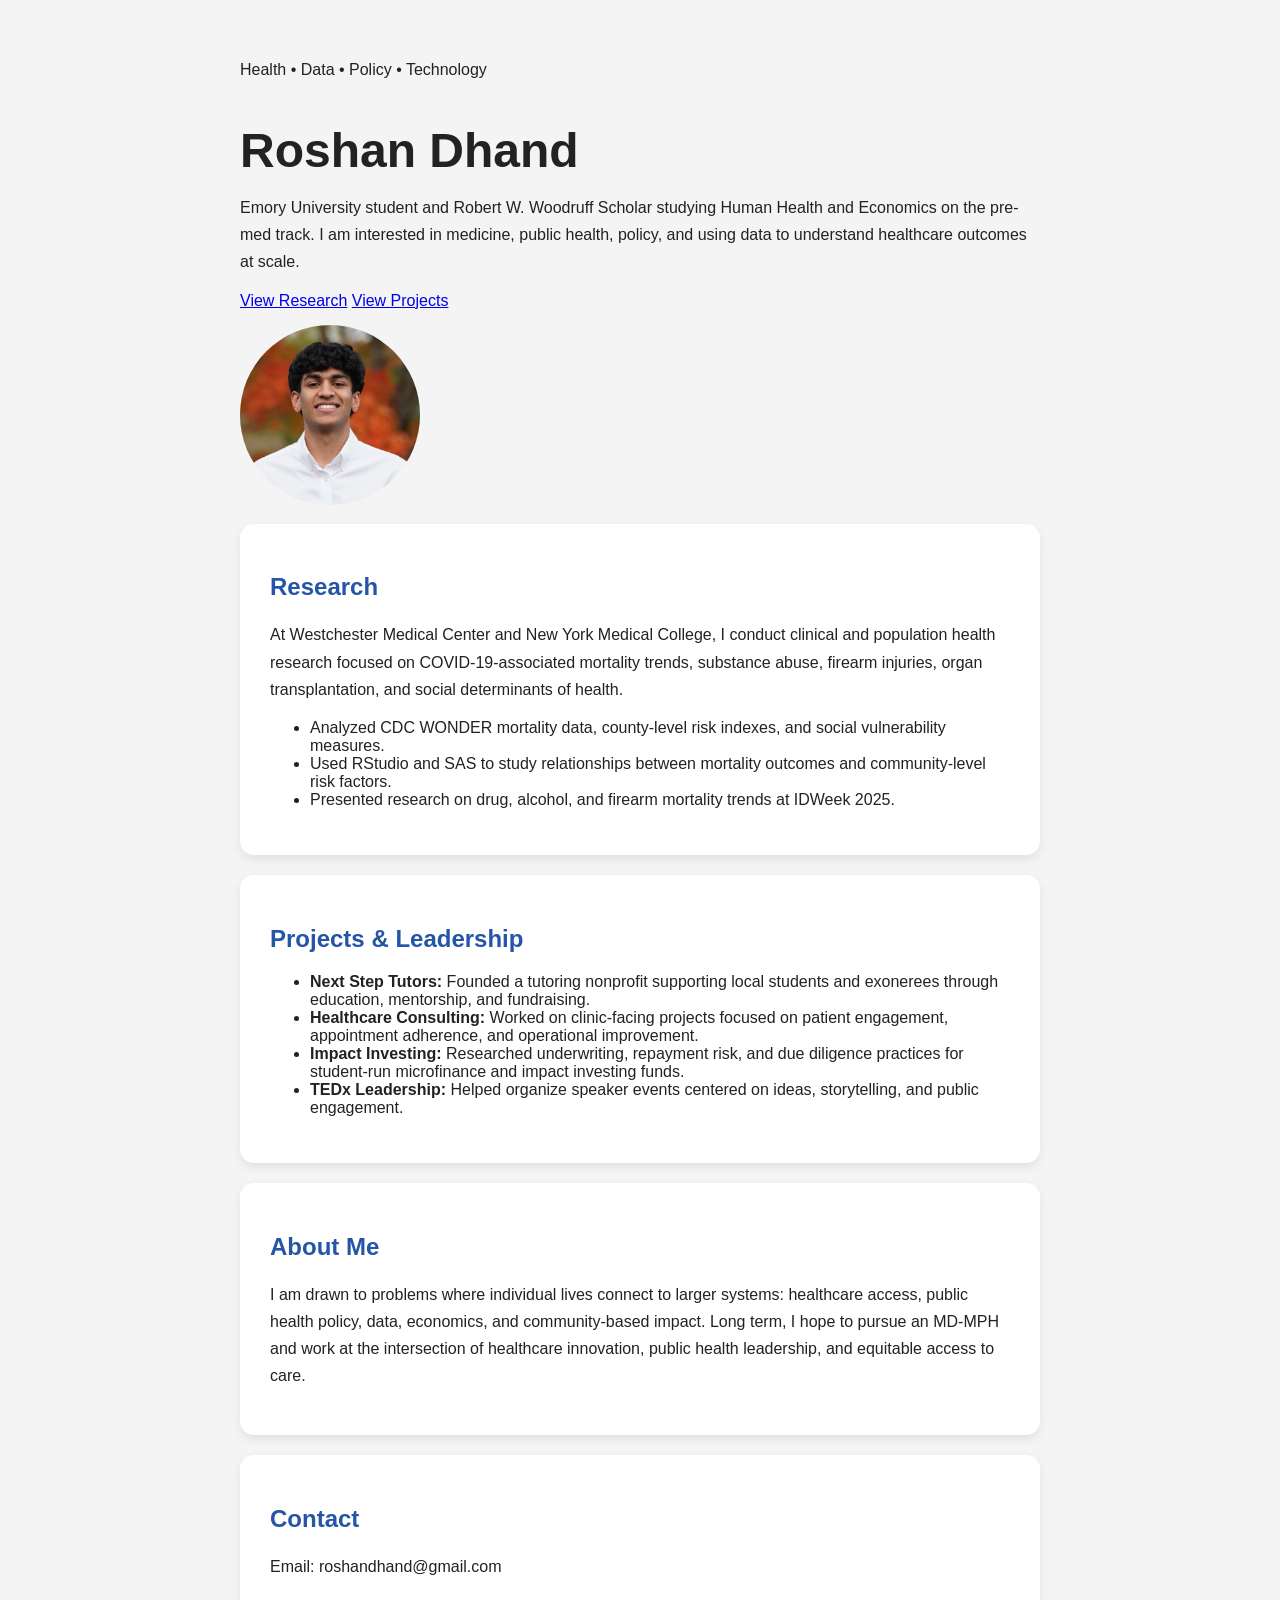
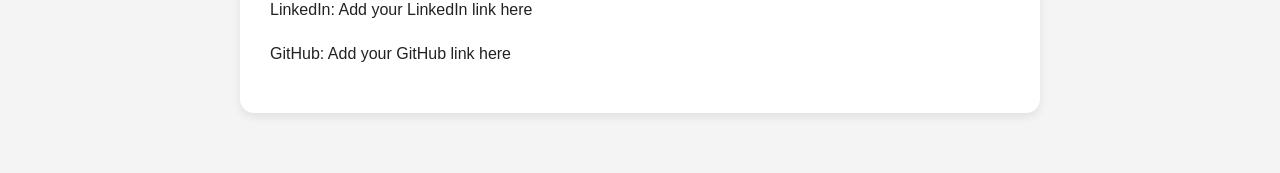
==== index.html @ e780a33c "Update homepage content" ====
<!DOCTYPE html>
<html>
<head>
  <title>Roshan Dhand</title>
  <link rel="stylesheet" href="style.css">
</head>

<body>

  <div class="container">

    <section class="hero">
      <div class="hero-text">
        <p class="eyebrow">Health • Data • Policy • Technology</p>

        <h1>Roshan Dhand</h1>

        <p class="hero-description">
          Emory University student and Robert W. Woodruff Scholar studying Human Health and Economics on the pre-med track. I am interested in medicine, public health, policy, and using data to understand healthcare outcomes at scale.
        </p>

        <div class="hero-buttons">
          <a href="#research" class="button primary-button">View Research</a>
          <a href="#projects" class="button secondary-button">View Projects</a>
        </div>
      </div>

      <div class="hero-image">
        <img src="./profile.jpeg" alt="Roshan Dhand" class="profile-pic">
      </div>
    </section>

    <section class="card" id="research">
      <h2>Research</h2>
      <p>
        At Westchester Medical Center and New York Medical College, I conduct clinical and population health research focused on COVID-19-associated mortality trends, substance abuse, firearm injuries, organ transplantation, and social determinants of health.
      </p>

      <ul>
        <li>Analyzed CDC WONDER mortality data, county-level risk indexes, and social vulnerability measures.</li>
        <li>Used RStudio and SAS to study relationships between mortality outcomes and community-level risk factors.</li>
        <li>Presented research on drug, alcohol, and firearm mortality trends at IDWeek 2025.</li>
      </ul>
    </section>

    <section class="card" id="projects">
      <h2>Projects & Leadership</h2>

      <ul>
        <li><strong>Next Step Tutors:</strong> Founded a tutoring nonprofit supporting local students and exonerees through education, mentorship, and fundraising.</li>
        <li><strong>Healthcare Consulting:</strong> Worked on clinic-facing projects focused on patient engagement, appointment adherence, and operational improvement.</li>
        <li><strong>Impact Investing:</strong> Researched underwriting, repayment risk, and due diligence practices for student-run microfinance and impact investing funds.</li>
        <li><strong>TEDx Leadership:</strong> Helped organize speaker events centered on ideas, storytelling, and public engagement.</li>
      </ul>
    </section>

    <section class="card">
      <h2>About Me</h2>

      <p>
        I am drawn to problems where individual lives connect to larger systems: healthcare access, public health policy, data, economics, and community-based impact. Long term, I hope to pursue an MD-MPH and work at the intersection of healthcare innovation, public health leadership, and equitable access to care.
      </p>
    </section>

    <section class="card" id="contact">
      <h2>Contact</h2>
      <p>Email: roshandhand@gmail.com</p>
      <p>LinkedIn: Add your LinkedIn link here</p>
      <p>GitHub: Add your GitHub link here</p>
    </section>

  </div>

</body>
</html>
---- style.css ----
body {
  font-family: Arial, sans-serif;
  background-color: #f4f4f4;
  color: #222;
  margin: 0;
  padding: 40px;
}

.container {
  max-width: 800px;
  margin: auto;
}

.card {
  background: white;
  padding: 30px;
  margin-bottom: 20px;
  border-radius: 14px;
  box-shadow: 0 4px 10px rgba(0,0,0,0.08);
}

h1 {
  font-size: 48px;
  margin-bottom: 10px;
}

h2 {
  color: #2455a6;
}

p {
  line-height: 1.7;
}

.profile-pic {
  width: 180px;
  height: 180px;
  object-fit: cover;
  border-radius: 50%;
  margin-top: 15px;
  margin-bottom: 15px;
}
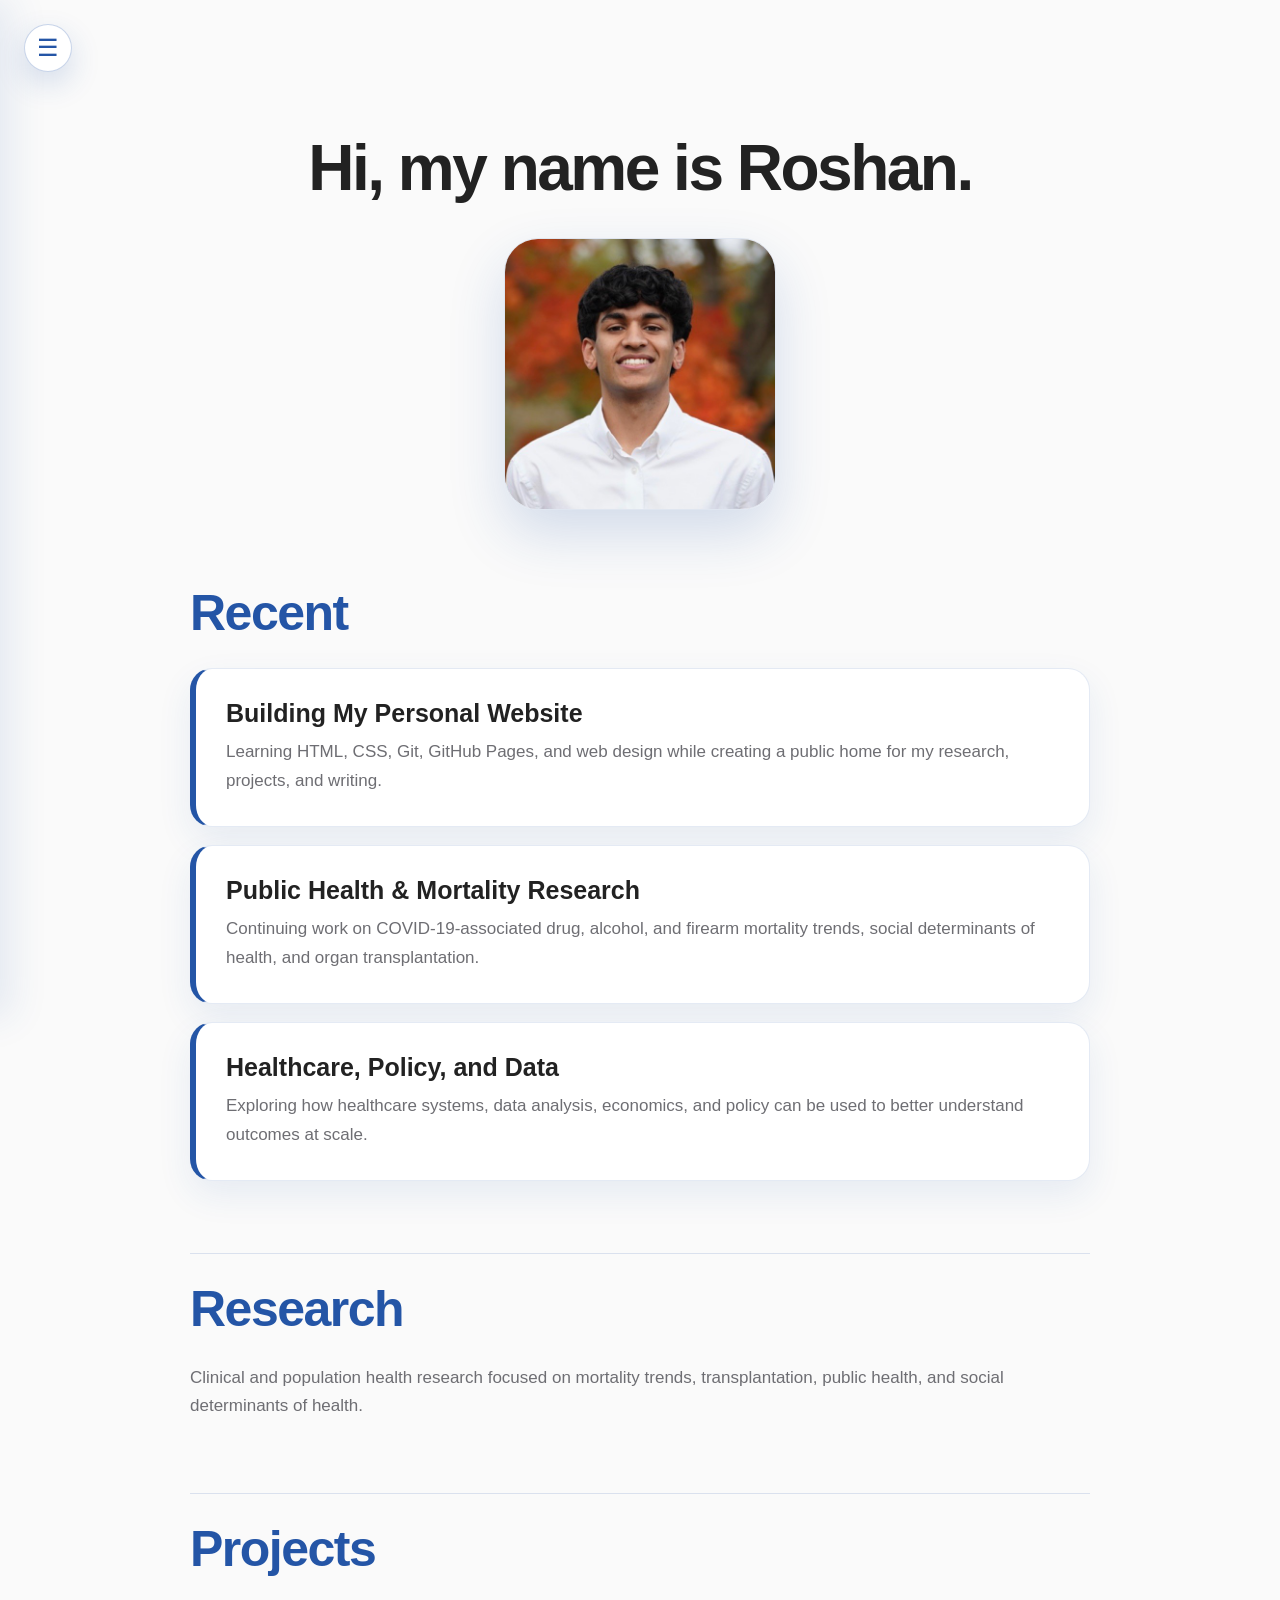
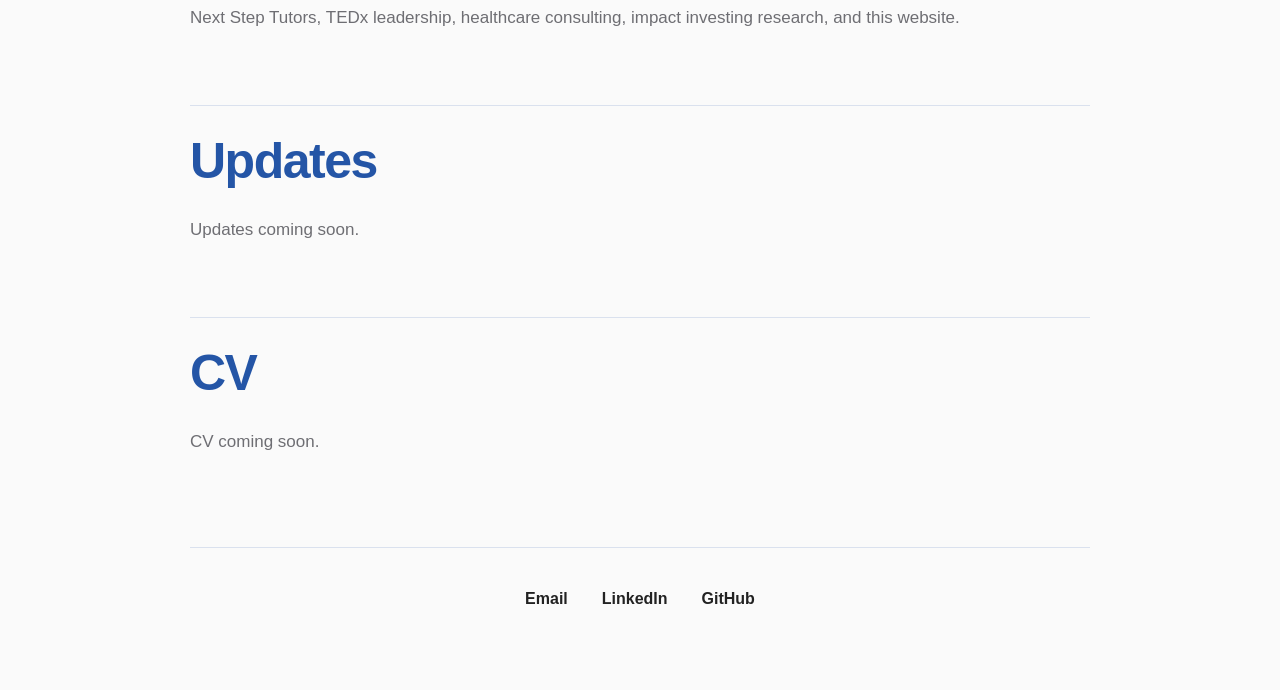
==== commit f60922f2: "Create latest homepage redesign" ====
--- a/index.html
+++ b/index.html
@@ -7,69 +7,72 @@
 
 <body>
 
-  <div class="container">
+  <button class="menu-button" id="menuButton">☰</button>
 
-    <section class="hero">
-      <div class="hero-text">
-        <p class="eyebrow">Health • Data • Policy • Technology</p>
+  <nav class="side-menu" id="sideMenu">
+    <a href="#latest">Latest</a>
+    <a href="#research">Research</a>
+    <a href="#projects">Projects</a>
+    <a href="#updates">Updates</a>
+    <a href="#cv">CV</a>
+    <a href="#contact">Contact</a>
+  </nav>
 
-        <h1>Roshan Dhand</h1>
+  <main class="page" id="latest">
 
-        <p class="hero-description">
-          Emory University student and Robert W. Woodruff Scholar studying Human Health and Economics on the pre-med track. I am interested in medicine, public health, policy, and using data to understand healthcare outcomes at scale.
-        </p>
+    <section class="intro">
+      <h1>Hi, my name is Roshan.</h1>
+      <img src="./profile.jpeg" alt="Roshan Dhand" class="profile-pic">
+    </section>
 
-        <div class="hero-buttons">
-          <a href="#research" class="button primary-button">View Research</a>
-          <a href="#projects" class="button secondary-button">View Projects</a>
-        </div>
+    <section class="recent">
+      <h2>Recent</h2>
+
+      <div class="recent-panel">
+        <h3>Building My Personal Website</h3>
+        <p>Learning HTML, CSS, Git, GitHub Pages, and web design while creating a public home for my research, projects, and writing.</p>
       </div>
 
-      <div class="hero-image">
-        <img src="./profile.jpeg" alt="Roshan Dhand" class="profile-pic">
+      <div class="recent-panel">
+        <h3>Public Health & Mortality Research</h3>
+        <p>Continuing work on COVID-19-associated drug, alcohol, and firearm mortality trends, social determinants of health, and organ transplantation.</p>
+      </div>
+
+      <div class="recent-panel">
+        <h3>Healthcare, Policy, and Data</h3>
+        <p>Exploring how healthcare systems, data analysis, economics, and policy can be used to better understand outcomes at scale.</p>
       </div>
     </section>
 
-    <section class="card" id="research">
+    <section class="section" id="research">
       <h2>Research</h2>
-      <p>
-        At Westchester Medical Center and New York Medical College, I conduct clinical and population health research focused on COVID-19-associated mortality trends, substance abuse, firearm injuries, organ transplantation, and social determinants of health.
-      </p>
-
-      <ul>
-        <li>Analyzed CDC WONDER mortality data, county-level risk indexes, and social vulnerability measures.</li>
-        <li>Used RStudio and SAS to study relationships between mortality outcomes and community-level risk factors.</li>
-        <li>Presented research on drug, alcohol, and firearm mortality trends at IDWeek 2025.</li>
-      </ul>
+      <p>Clinical and population health research focused on mortality trends, transplantation, public health, and social determinants of health.</p>
     </section>
 
-    <section class="card" id="projects">
-      <h2>Projects & Leadership</h2>
-
-      <ul>
-        <li><strong>Next Step Tutors:</strong> Founded a tutoring nonprofit supporting local students and exonerees through education, mentorship, and fundraising.</li>
-        <li><strong>Healthcare Consulting:</strong> Worked on clinic-facing projects focused on patient engagement, appointment adherence, and operational improvement.</li>
-        <li><strong>Impact Investing:</strong> Researched underwriting, repayment risk, and due diligence practices for student-run microfinance and impact investing funds.</li>
-        <li><strong>TEDx Leadership:</strong> Helped organize speaker events centered on ideas, storytelling, and public engagement.</li>
-      </ul>
+    <section class="section" id="projects">
+      <h2>Projects</h2>
+      <p>Next Step Tutors, TEDx leadership, healthcare consulting, impact investing research, and this website.</p>
     </section>
 
-    <section class="card">
-      <h2>About Me</h2>
-
-      <p>
-        I am drawn to problems where individual lives connect to larger systems: healthcare access, public health policy, data, economics, and community-based impact. Long term, I hope to pursue an MD-MPH and work at the intersection of healthcare innovation, public health leadership, and equitable access to care.
-      </p>
+    <section class="section" id="updates">
+      <h2>Updates</h2>
+      <p>Updates coming soon.</p>
     </section>
 
-    <section class="card" id="contact">
-      <h2>Contact</h2>
-      <p>Email: roshandhand@gmail.com</p>
-      <p>LinkedIn: Add your LinkedIn link here</p>
-      <p>GitHub: Add your GitHub link here</p>
+    <section class="section" id="cv">
+      <h2>CV</h2>
+      <p>CV coming soon.</p>
     </section>
 
-  </div>
+    <footer id="contact">
+      <a href="mailto:roshandhand@gmail.com">Email</a>
+      <a href="#">LinkedIn</a>
+      <a href="#">GitHub</a>
+    </footer>
+
+  </main>
+
+  <script src="script.js"></script>
 
 </body>
 </html>
--- a/style.css
+++ b/style.css
@@ -1,42 +1,174 @@
-body {
-  font-family: Arial, sans-serif;
-  background-color: #f4f4f4;
-  color: #222;
-  margin: 0;
-  padding: 40px;
+:root {
+  --blue: #2455a6;
+  --text: #222222;
+  --gray: #6e6e73;
+  --background: #fafafa;
+  --white: #ffffff;
 }
 
-.container {
-  max-width: 800px;
-  margin: auto;
+body {
+  margin: 0;
+  font-family: Arial, Helvetica, sans-serif;
+  background: var(--background);
+  color: var(--text);
 }
 
-.card {
-  background: white;
-  padding: 30px;
-  margin-bottom: 20px;
-  border-radius: 14px;
-  box-shadow: 0 4px 10px rgba(0,0,0,0.08);
+.menu-button {
+  position: fixed;
+  top: 24px;
+  left: 24px;
+  z-index: 1001;
+  background: var(--white);
+  color: var(--blue);
+  border: 1px solid rgba(36, 85, 166, 0.25);
+  border-radius: 50%;
+  width: 48px;
+  height: 48px;
+  font-size: 24px;
+  cursor: pointer;
+  box-shadow: 0 12px 30px rgba(36, 85, 166, 0.18);
 }
 
-h1 {
-  font-size: 48px;
-  margin-bottom: 10px;
+.side-menu {
+  position: fixed;
+  top: 0;
+  left: -270px;
+  width: 225px;
+  height: 100vh;
+  background: var(--white);
+  border-right: 1px solid rgba(36, 85, 166, 0.14);
+  padding: 95px 22px 22px;
+  transition: left 0.3s ease;
+  z-index: 1000;
+  box-shadow: 12px 0 35px rgba(36, 85, 166, 0.10);
 }
 
-h2 {
-  color: #2455a6;
+.side-menu.open {
+  left: 0;
 }
 
-p {
-  line-height: 1.7;
+.side-menu a {
+  display: block;
+  color: var(--text);
+  text-decoration: none;
+  font-size: 20px;
+  font-weight: 600;
+  margin-bottom: 24px;
+}
+
+.side-menu a:hover {
+  color: var(--blue);
+}
+
+.page {
+  max-width: 900px;
+  margin: 0 auto;
+  padding: 90px 24px 40px;
+}
+
+.intro {
+  text-align: center;
+  padding: 45px 0 70px;
+}
+
+.intro h1 {
+  font-size: 64px;
+  line-height: 1.05;
+  letter-spacing: -2.5px;
+  margin: 0 0 36px;
+  color: var(--text);
 }
 
 .profile-pic {
-  width: 180px;
-  height: 180px;
+  width: 270px;
+  height: 270px;
   object-fit: cover;
-  border-radius: 50%;
-  margin-top: 15px;
-  margin-bottom: 15px;
+  border-radius: 34px;
+  box-shadow: 0 24px 55px rgba(36, 85, 166, 0.18);
+  border: 1px solid rgba(36, 85, 166, 0.12);
+}
+
+.recent h2,
+.section h2 {
+  font-size: 50px;
+  letter-spacing: -1.5px;
+  margin: 0 0 26px;
+  color: var(--blue);
+}
+
+.recent-panel {
+  background: var(--white);
+  border: 1px solid rgba(36, 85, 166, 0.12);
+  border-left: 6px solid var(--blue);
+  border-radius: 22px;
+  padding: 30px;
+  margin-bottom: 18px;
+  box-shadow: 0 14px 35px rgba(36, 85, 166, 0.09);
+  transition: transform 0.2s ease, box-shadow 0.2s ease;
+}
+
+.recent-panel:hover {
+  transform: translateY(-3px);
+  box-shadow: 0 20px 45px rgba(36, 85, 166, 0.14);
+}
+
+.recent-panel h3 {
+  margin: 0 0 10px;
+  font-size: 25px;
+  color: var(--text);
+}
+
+.recent-panel p,
+.section p {
+  color: var(--gray);
+  line-height: 1.7;
+  font-size: 17px;
+  margin: 0;
+}
+
+.section {
+  margin-top: 72px;
+  padding-top: 26px;
+  border-top: 1px solid rgba(36, 85, 166, 0.15);
+}
+
+footer {
+  margin-top: 90px;
+  padding: 42px 0;
+  display: flex;
+  justify-content: center;
+  gap: 34px;
+  border-top: 1px solid rgba(36, 85, 166, 0.15);
+}
+
+footer a {
+  color: var(--text);
+  text-decoration: none;
+  font-weight: 700;
+}
+
+footer a:hover {
+  color: var(--blue);
+}
+
+@media (max-width: 700px) {
+  .intro h1 {
+    font-size: 42px;
+  }
+
+  .profile-pic {
+    width: 220px;
+    height: 220px;
+  }
+
+  .recent h2,
+  .section h2 {
+    font-size: 36px;
+  }
+
+  footer {
+    flex-direction: column;
+    align-items: center;
+    gap: 16px;
+  }
 }
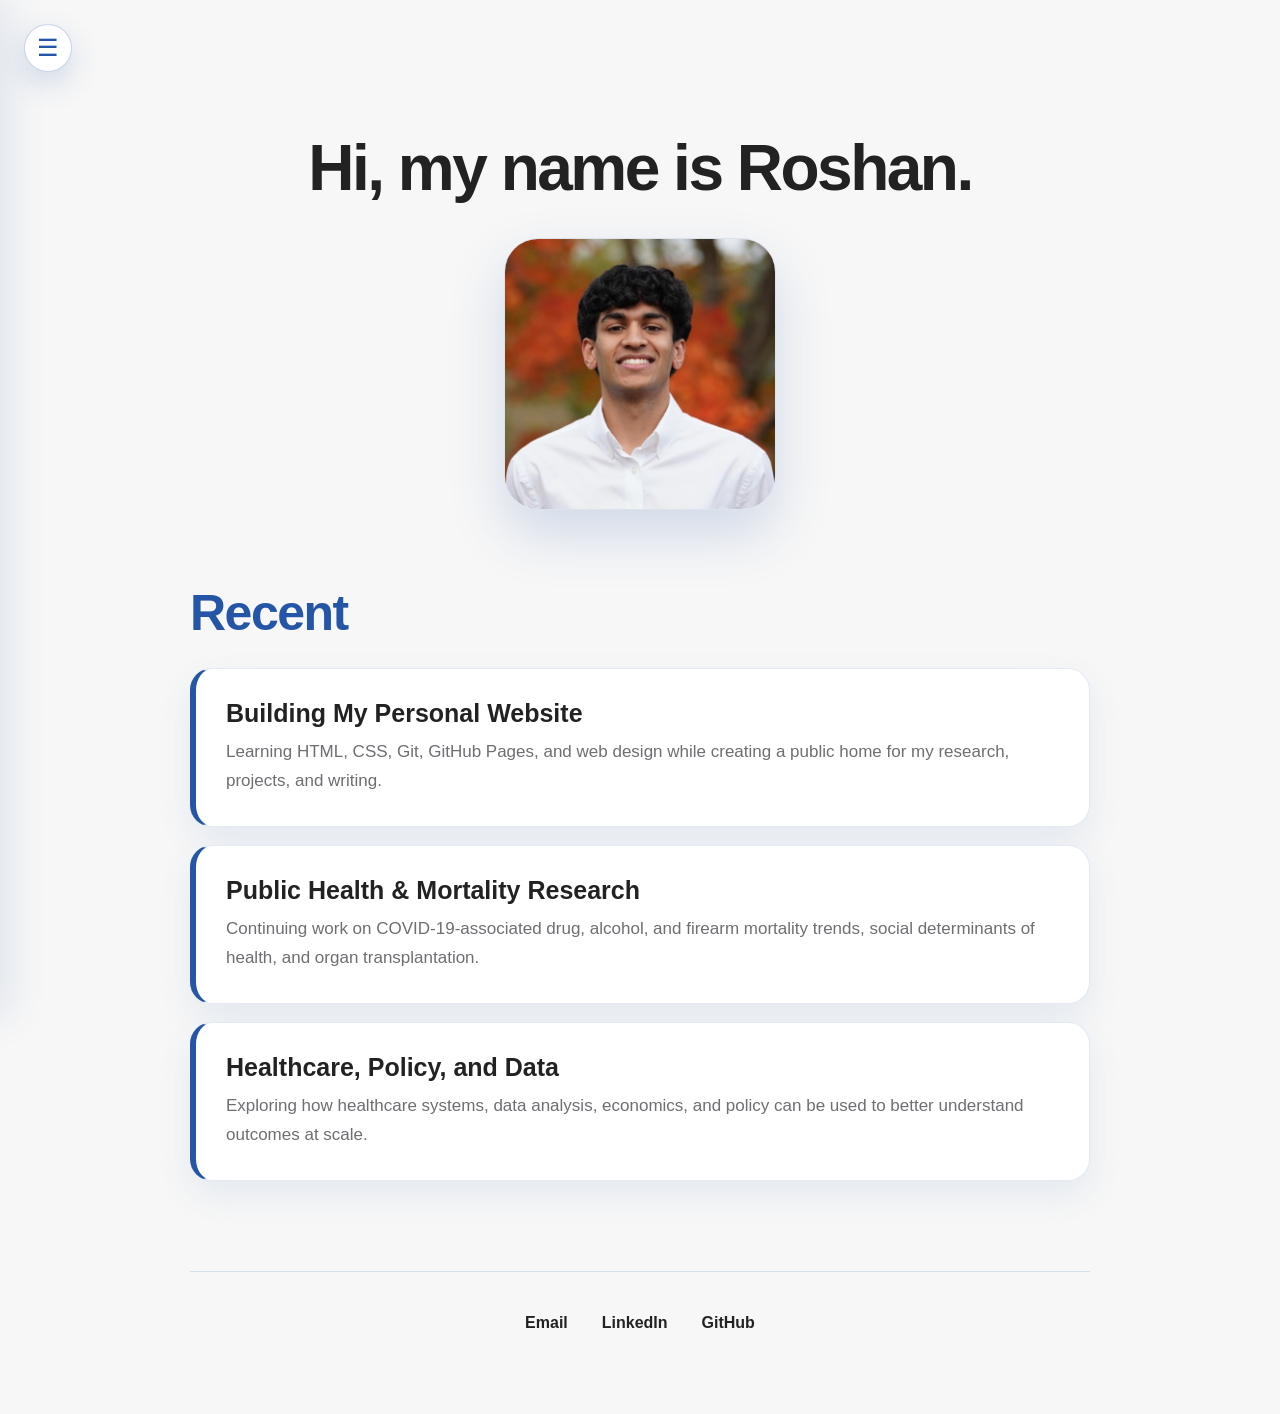
==== commit 4f5db620: "Simplify homepage with recent tiles" ====
--- a/index.html
+++ b/index.html
@@ -11,10 +11,10 @@
 
   <nav class="side-menu" id="sideMenu">
     <a href="#latest">Latest</a>
-    <a href="#research">Research</a>
-    <a href="#projects">Projects</a>
-    <a href="#updates">Updates</a>
-    <a href="#cv">CV</a>
+    <a href="#">Research</a>
+    <a href="#">Projects</a>
+    <a href="#">Updates</a>
+    <a href="#">CV</a>
     <a href="#contact">Contact</a>
   </nav>
 
@@ -28,40 +28,20 @@
     <section class="recent">
       <h2>Recent</h2>
 
-      <div class="recent-panel">
+      <div class="tile">
         <h3>Building My Personal Website</h3>
         <p>Learning HTML, CSS, Git, GitHub Pages, and web design while creating a public home for my research, projects, and writing.</p>
       </div>
 
-      <div class="recent-panel">
+      <div class="tile">
         <h3>Public Health & Mortality Research</h3>
         <p>Continuing work on COVID-19-associated drug, alcohol, and firearm mortality trends, social determinants of health, and organ transplantation.</p>
       </div>
 
-      <div class="recent-panel">
+      <div class="tile">
         <h3>Healthcare, Policy, and Data</h3>
         <p>Exploring how healthcare systems, data analysis, economics, and policy can be used to better understand outcomes at scale.</p>
       </div>
-    </section>
-
-    <section class="section" id="research">
-      <h2>Research</h2>
-      <p>Clinical and population health research focused on mortality trends, transplantation, public health, and social determinants of health.</p>
-    </section>
-
-    <section class="section" id="projects">
-      <h2>Projects</h2>
-      <p>Next Step Tutors, TEDx leadership, healthcare consulting, impact investing research, and this website.</p>
-    </section>
-
-    <section class="section" id="updates">
-      <h2>Updates</h2>
-      <p>Updates coming soon.</p>
-    </section>
-
-    <section class="section" id="cv">
-      <h2>CV</h2>
-      <p>CV coming soon.</p>
     </section>
 
     <footer id="contact">
--- a/style.css
+++ b/style.css
@@ -2,7 +2,7 @@
   --blue: #2455a6;
   --text: #222222;
   --gray: #6e6e73;
-  --background: #fafafa;
+  --background: #f7f7f7;
   --white: #ffffff;
 }
 
@@ -76,7 +76,6 @@
   line-height: 1.05;
   letter-spacing: -2.5px;
   margin: 0 0 36px;
-  color: var(--text);
 }
 
 .profile-pic {
@@ -88,15 +87,14 @@
   border: 1px solid rgba(36, 85, 166, 0.12);
 }
 
-.recent h2,
-.section h2 {
+.recent h2 {
   font-size: 50px;
   letter-spacing: -1.5px;
   margin: 0 0 26px;
   color: var(--blue);
 }
 
-.recent-panel {
+.tile {
   background: var(--white);
   border: 1px solid rgba(36, 85, 166, 0.12);
   border-left: 6px solid var(--blue);
@@ -104,32 +102,18 @@
   padding: 30px;
   margin-bottom: 18px;
   box-shadow: 0 14px 35px rgba(36, 85, 166, 0.09);
-  transition: transform 0.2s ease, box-shadow 0.2s ease;
 }
 
-.recent-panel:hover {
-  transform: translateY(-3px);
-  box-shadow: 0 20px 45px rgba(36, 85, 166, 0.14);
+.tile h3 {
+  margin: 0 0 10px;
+  font-size: 25px;
 }
 
-.recent-panel h3 {
-  margin: 0 0 10px;
-  font-size: 25px;
-  color: var(--text);
-}
-
-.recent-panel p,
-.section p {
+.tile p {
   color: var(--gray);
   line-height: 1.7;
   font-size: 17px;
   margin: 0;
-}
-
-.section {
-  margin-top: 72px;
-  padding-top: 26px;
-  border-top: 1px solid rgba(36, 85, 166, 0.15);
 }
 
 footer {
@@ -149,26 +133,4 @@
 
 footer a:hover {
   color: var(--blue);
-}
-
-@media (max-width: 700px) {
-  .intro h1 {
-    font-size: 42px;
-  }
-
-  .profile-pic {
-    width: 220px;
-    height: 220px;
-  }
-
-  .recent h2,
-  .section h2 {
-    font-size: 36px;
-  }
-
-  footer {
-    flex-direction: column;
-    align-items: center;
-    gap: 16px;
-  }
 }
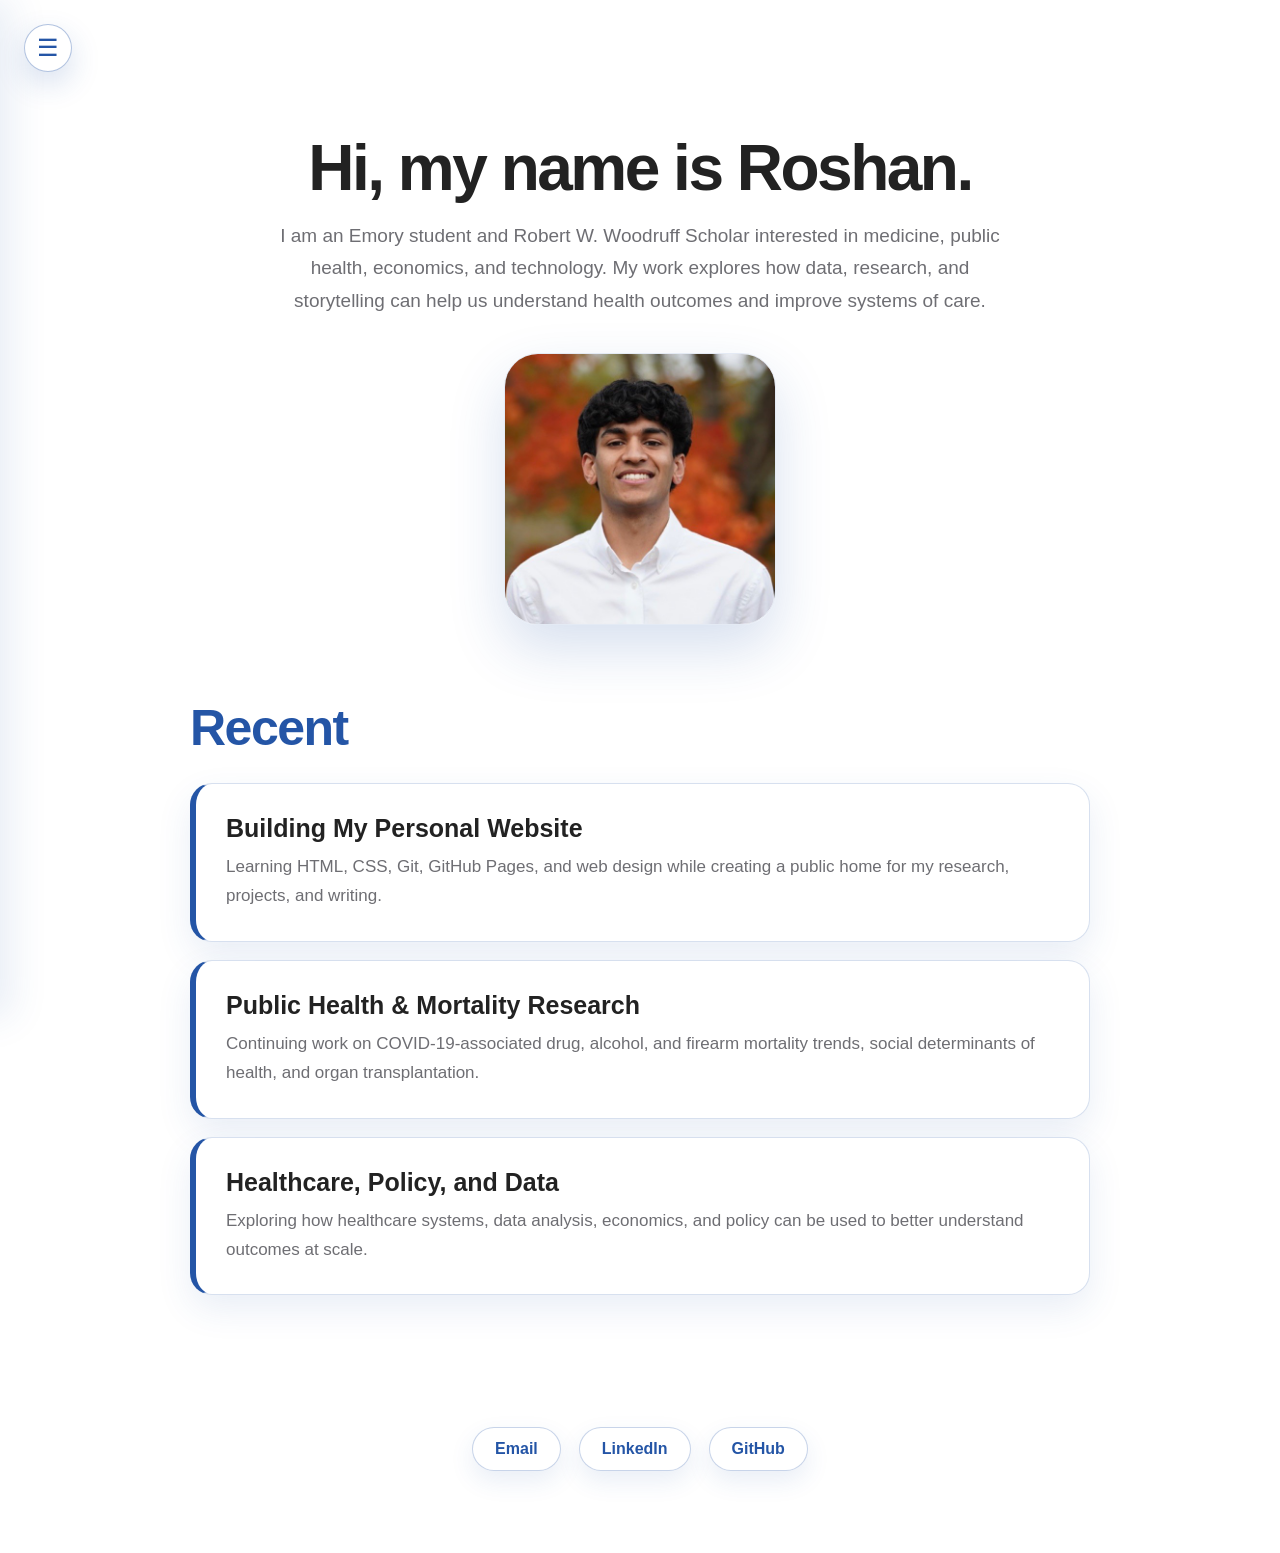
==== commit e909332d: "Refine latest homepage" ====
--- a/index.html
+++ b/index.html
@@ -11,10 +11,10 @@
 
   <nav class="side-menu" id="sideMenu">
     <a href="#latest">Latest</a>
-    <a href="#">Research</a>
-    <a href="#">Projects</a>
-    <a href="#">Updates</a>
-    <a href="#">CV</a>
+    <a href="#research">Research</a>
+    <a href="#projects">Projects</a>
+    <a href="#updates">Updates</a>
+    <a href="#cv">CV</a>
     <a href="#contact">Contact</a>
   </nav>
 
@@ -22,6 +22,12 @@
 
     <section class="intro">
       <h1>Hi, my name is Roshan.</h1>
+
+      <p class="intro-description">
+        I am an Emory student and Robert W. Woodruff Scholar interested in medicine, public health, economics, and technology.
+        My work explores how data, research, and storytelling can help us understand health outcomes and improve systems of care.
+      </p>
+
       <img src="./profile.jpeg" alt="Roshan Dhand" class="profile-pic">
     </section>
 
@@ -30,24 +36,30 @@
 
       <div class="tile">
         <h3>Building My Personal Website</h3>
-        <p>Learning HTML, CSS, Git, GitHub Pages, and web design while creating a public home for my research, projects, and writing.</p>
+        <p>
+          Learning HTML, CSS, Git, GitHub Pages, and web design while creating a public home for my research, projects, and writing.
+        </p>
       </div>
 
       <div class="tile">
         <h3>Public Health & Mortality Research</h3>
-        <p>Continuing work on COVID-19-associated drug, alcohol, and firearm mortality trends, social determinants of health, and organ transplantation.</p>
+        <p>
+          Continuing work on COVID-19-associated drug, alcohol, and firearm mortality trends, social determinants of health, and organ transplantation.
+        </p>
       </div>
 
       <div class="tile">
         <h3>Healthcare, Policy, and Data</h3>
-        <p>Exploring how healthcare systems, data analysis, economics, and policy can be used to better understand outcomes at scale.</p>
+        <p>
+          Exploring how healthcare systems, data analysis, economics, and policy can be used to better understand outcomes at scale.
+        </p>
       </div>
     </section>
 
     <footer id="contact">
-      <a href="mailto:roshandhand@gmail.com">Email</a>
-      <a href="#">LinkedIn</a>
-      <a href="#">GitHub</a>
+      <a class="footer-button" href="mailto:roshan.dhand@emory.edu">Email</a>
+      <a class="footer-button" href="https://www.linkedin.com/in/roshandhand" target="_blank">LinkedIn</a>
+      <a class="footer-button" href="https://github.com/roshandhand" target="_blank">GitHub</a>
     </footer>
 
   </main>
--- a/style.css
+++ b/style.css
@@ -2,14 +2,13 @@
   --blue: #2455a6;
   --text: #222222;
   --gray: #6e6e73;
-  --background: #f7f7f7;
   --white: #ffffff;
 }
 
 body {
   margin: 0;
   font-family: Arial, Helvetica, sans-serif;
-  background: var(--background);
+  background: var(--white);
   color: var(--text);
 }
 
@@ -20,7 +19,7 @@
   z-index: 1001;
   background: var(--white);
   color: var(--blue);
-  border: 1px solid rgba(36, 85, 166, 0.25);
+  border: 1px solid rgba(36, 85, 166, 0.35);
   border-radius: 50%;
   width: 48px;
   height: 48px;
@@ -75,7 +74,15 @@
   font-size: 64px;
   line-height: 1.05;
   letter-spacing: -2.5px;
-  margin: 0 0 36px;
+  margin: 0 0 18px;
+}
+
+.intro-description {
+  max-width: 720px;
+  margin: 0 auto 36px;
+  color: var(--gray);
+  font-size: 19px;
+  line-height: 1.7;
 }
 
 .profile-pic {
@@ -96,17 +103,24 @@
 
 .tile {
   background: var(--white);
-  border: 1px solid rgba(36, 85, 166, 0.12);
+  border: 1px solid rgba(36, 85, 166, 0.18);
   border-left: 6px solid var(--blue);
   border-radius: 22px;
   padding: 30px;
   margin-bottom: 18px;
-  box-shadow: 0 14px 35px rgba(36, 85, 166, 0.09);
+  box-shadow: 0 14px 35px rgba(36, 85, 166, 0.10);
+  transition: transform 0.2s ease, box-shadow 0.2s ease;
+}
+
+.tile:hover {
+  transform: translateY(-3px);
+  box-shadow: 0 20px 45px rgba(36, 85, 166, 0.16);
 }
 
 .tile h3 {
   margin: 0 0 10px;
   font-size: 25px;
+  color: var(--text);
 }
 
 .tile p {
@@ -121,16 +135,42 @@
   padding: 42px 0;
   display: flex;
   justify-content: center;
-  gap: 34px;
-  border-top: 1px solid rgba(36, 85, 166, 0.15);
+  gap: 18px;
+  flex-wrap: wrap;
 }
 
-footer a {
-  color: var(--text);
+.footer-button {
+  color: var(--blue);
+  background: var(--white);
+  border: 1px solid rgba(36, 85, 166, 0.25);
+  border-radius: 999px;
+  padding: 12px 22px;
   text-decoration: none;
   font-weight: 700;
+  box-shadow: 0 10px 25px rgba(36, 85, 166, 0.10);
+  transition: transform 0.2s ease, box-shadow 0.2s ease;
 }
 
-footer a:hover {
-  color: var(--blue);
+.footer-button:hover {
+  transform: translateY(-2px);
+  box-shadow: 0 16px 32px rgba(36, 85, 166, 0.16);
+}
+
+@media (max-width: 700px) {
+  .intro h1 {
+    font-size: 42px;
+  }
+
+  .intro-description {
+    font-size: 17px;
+  }
+
+  .profile-pic {
+    width: 220px;
+    height: 220px;
+  }
+
+  .recent h2 {
+    font-size: 36px;
+  }
 }
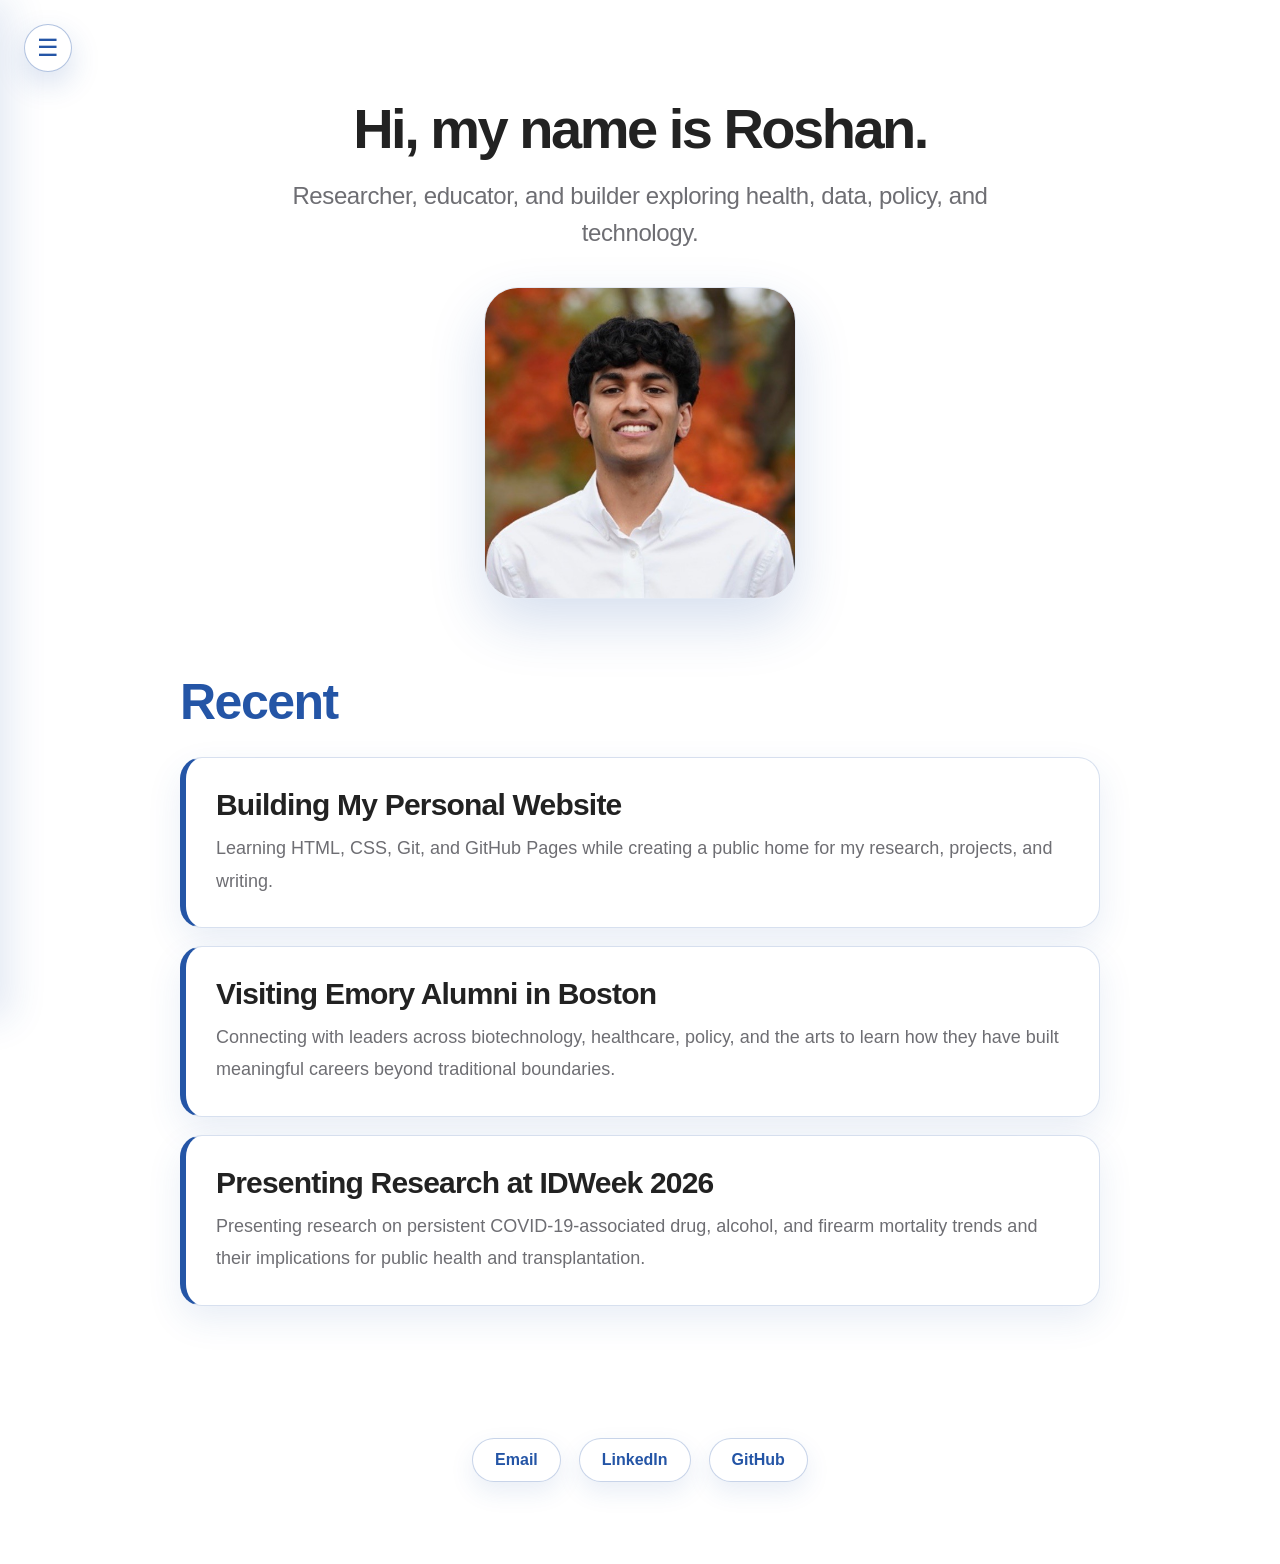
==== commit fa4e127c: "Update homepage design and menu" ====
--- a/index.html
+++ b/index.html
@@ -24,8 +24,7 @@
       <h1>Hi, my name is Roshan.</h1>
 
       <p class="intro-description">
-        I am an Emory student and Robert W. Woodruff Scholar interested in medicine, public health, economics, and technology.
-        My work explores how data, research, and storytelling can help us understand health outcomes and improve systems of care.
+        Researcher, educator, and builder exploring health, data, policy, and technology.
       </p>
 
       <img src="./profile.jpeg" alt="Roshan Dhand" class="profile-pic">
@@ -37,21 +36,21 @@
       <div class="tile">
         <h3>Building My Personal Website</h3>
         <p>
-          Learning HTML, CSS, Git, GitHub Pages, and web design while creating a public home for my research, projects, and writing.
+          Learning HTML, CSS, Git, and GitHub Pages while creating a public home for my research, projects, and writing.
         </p>
       </div>
 
       <div class="tile">
-        <h3>Public Health & Mortality Research</h3>
+        <h3>Visiting Emory Alumni in Boston</h3>
         <p>
-          Continuing work on COVID-19-associated drug, alcohol, and firearm mortality trends, social determinants of health, and organ transplantation.
+          Connecting with leaders across biotechnology, healthcare, policy, and the arts to learn how they have built meaningful careers beyond traditional boundaries.
         </p>
       </div>
 
       <div class="tile">
-        <h3>Healthcare, Policy, and Data</h3>
+        <h3>Presenting Research at IDWeek 2026</h3>
         <p>
-          Exploring how healthcare systems, data analysis, economics, and policy can be used to better understand outcomes at scale.
+          Presenting research on persistent COVID-19-associated drug, alcohol, and firearm mortality trends and their implications for public health and transplantation.
         </p>
       </div>
     </section>
--- a/style.css
+++ b/style.css
@@ -7,7 +7,7 @@
 
 body {
   margin: 0;
-  font-family: Arial, Helvetica, sans-serif;
+  font-family: -apple-system, BlinkMacSystemFont, "SF Pro Display", "Segoe UI", Arial, sans-serif;
   background: var(--white);
   color: var(--text);
 }
@@ -31,15 +31,15 @@
 .side-menu {
   position: fixed;
   top: 0;
-  left: -270px;
-  width: 225px;
+  left: -280px;
+  width: 230px;
   height: 100vh;
   background: var(--white);
   border-right: 1px solid rgba(36, 85, 166, 0.14);
-  padding: 95px 22px 22px;
+  padding: 95px 24px 24px;
   transition: left 0.3s ease;
   z-index: 1000;
-  box-shadow: 12px 0 35px rgba(36, 85, 166, 0.10);
+  box-shadow: 12px 0 35px rgba(36, 85, 166, 0.12);
 }
 
 .side-menu.open {
@@ -51,8 +51,9 @@
   color: var(--text);
   text-decoration: none;
   font-size: 20px;
-  font-weight: 600;
+  font-weight: 650;
   margin-bottom: 24px;
+  letter-spacing: -0.3px;
 }
 
 .side-menu a:hover {
@@ -60,34 +61,36 @@
 }
 
 .page {
-  max-width: 900px;
+  max-width: 920px;
   margin: 0 auto;
-  padding: 90px 24px 40px;
+  padding: 80px 24px 40px;
 }
 
 .intro {
   text-align: center;
-  padding: 45px 0 70px;
+  padding: 20px 0 70px;
 }
 
 .intro h1 {
-  font-size: 64px;
+  font-size: 56px;
   line-height: 1.05;
   letter-spacing: -2.5px;
   margin: 0 0 18px;
+  font-weight: 750;
 }
 
 .intro-description {
   max-width: 720px;
   margin: 0 auto 36px;
   color: var(--gray);
-  font-size: 19px;
-  line-height: 1.7;
+  font-size: 24px;
+  line-height: 1.55;
+  letter-spacing: -0.4px;
 }
 
 .profile-pic {
-  width: 270px;
-  height: 270px;
+  width: 310px;
+  height: 310px;
   object-fit: cover;
   border-radius: 34px;
   box-shadow: 0 24px 55px rgba(36, 85, 166, 0.18);
@@ -99,6 +102,7 @@
   letter-spacing: -1.5px;
   margin: 0 0 26px;
   color: var(--blue);
+  font-weight: 750;
 }
 
 .tile {
@@ -119,14 +123,16 @@
 
 .tile h3 {
   margin: 0 0 10px;
-  font-size: 25px;
+  font-size: 30px;
+  font-weight: 750;
+  letter-spacing: -0.8px;
   color: var(--text);
 }
 
 .tile p {
   color: var(--gray);
-  line-height: 1.7;
-  font-size: 17px;
+  line-height: 1.8;
+  font-size: 18px;
   margin: 0;
 }
 
@@ -162,15 +168,23 @@
   }
 
   .intro-description {
-    font-size: 17px;
+    font-size: 19px;
   }
 
   .profile-pic {
-    width: 220px;
-    height: 220px;
+    width: 230px;
+    height: 230px;
   }
 
   .recent h2 {
     font-size: 36px;
   }
+
+  .tile h3 {
+    font-size: 24px;
+  }
+
+  .tile p {
+    font-size: 16px;
+  }
 }
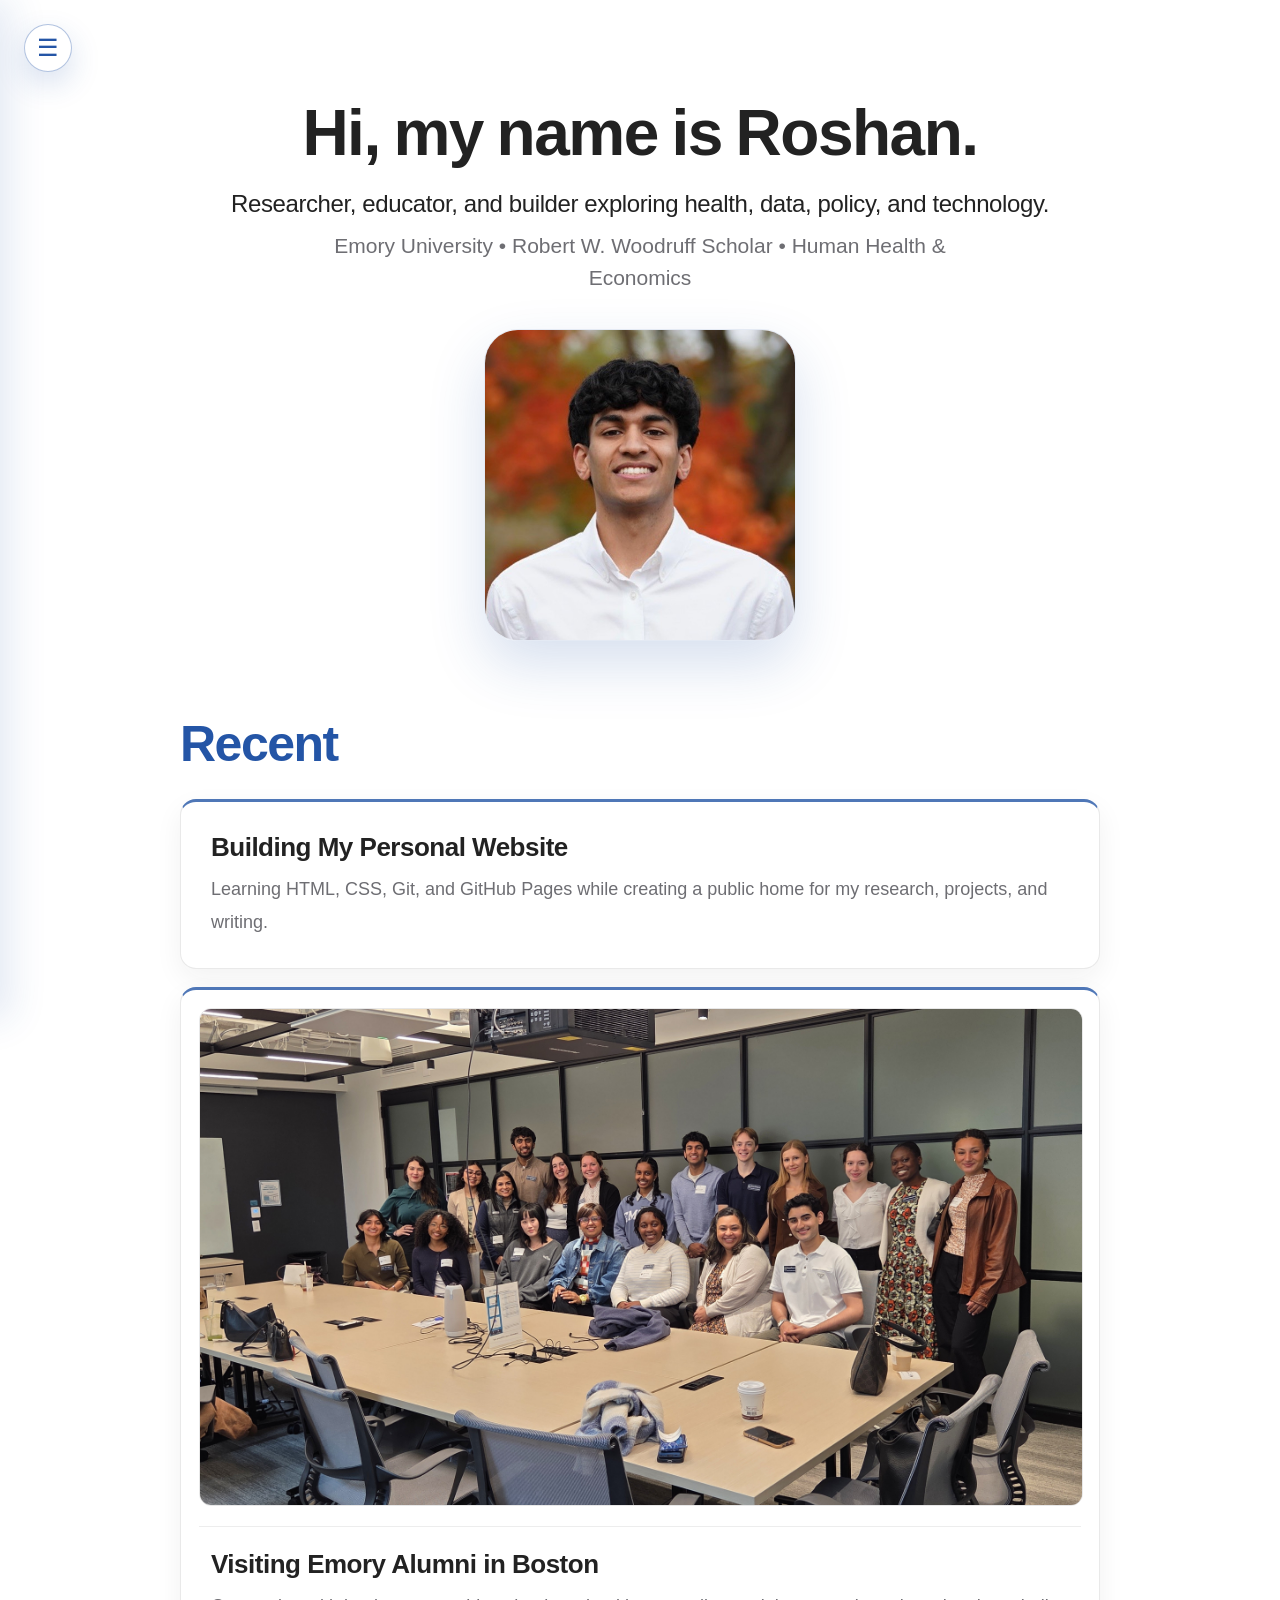
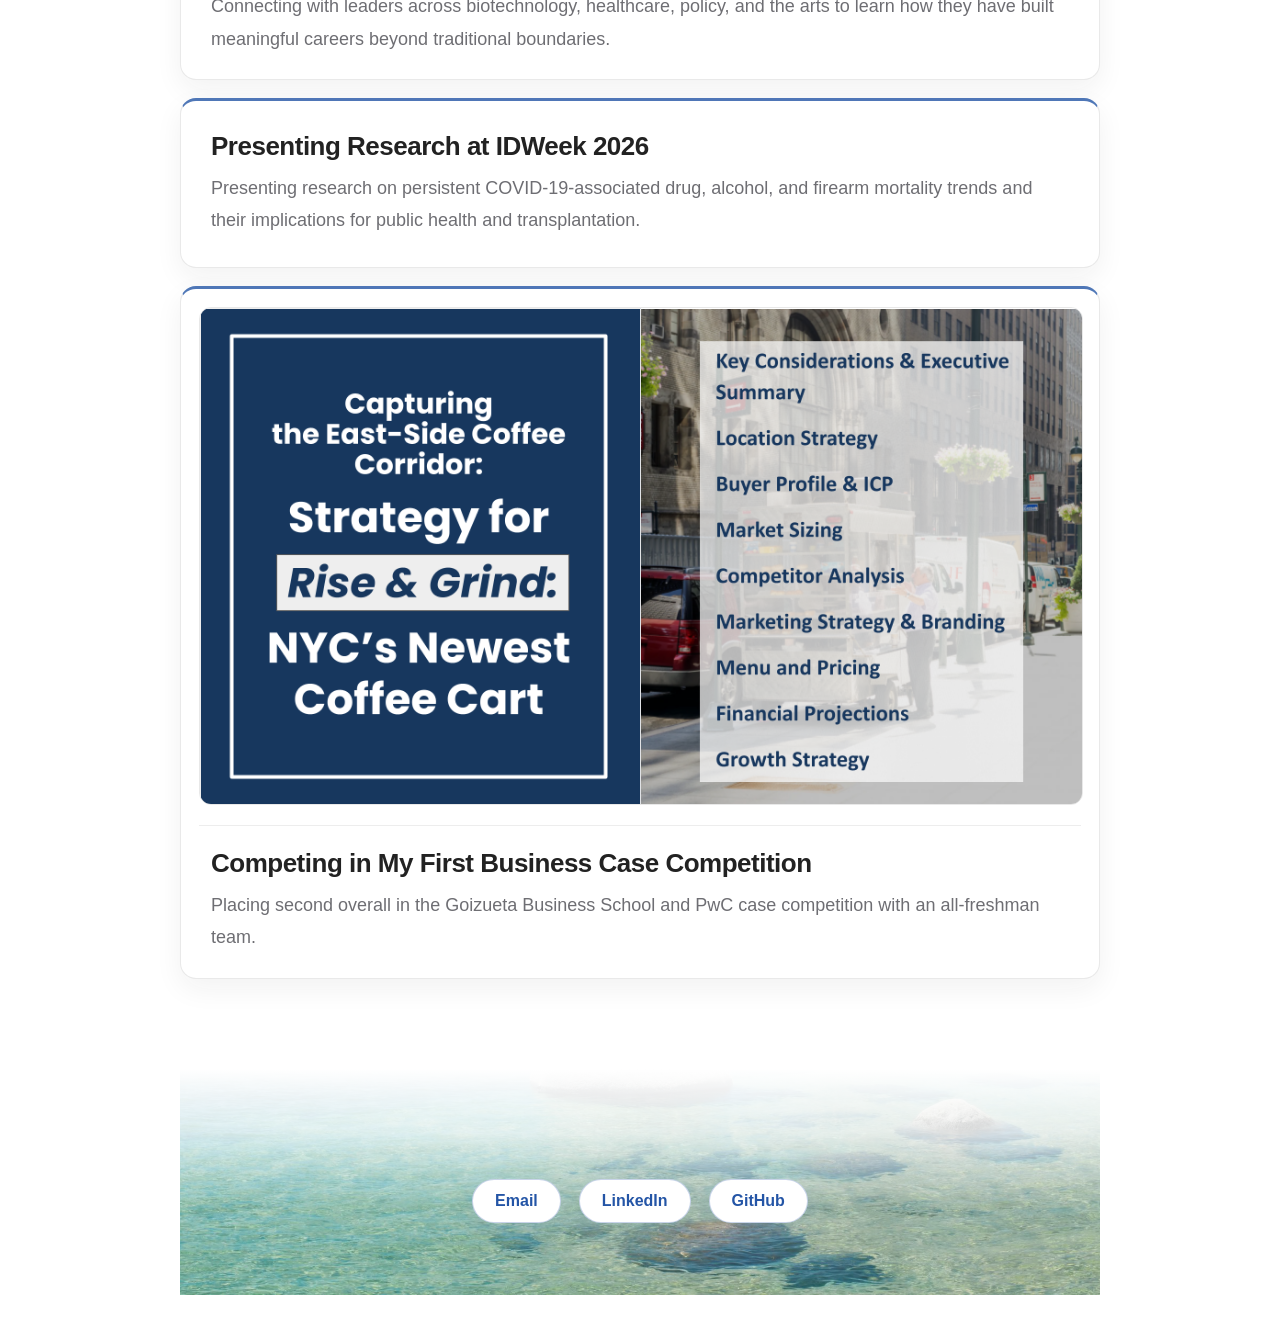
==== commit ce5e2b46: "Add articles, CV content, and visual refinements" ====
--- a/index.html
+++ b/index.html
@@ -1,8 +1,8 @@
 <!DOCTYPE html>
 <html>
 <head>
-  <title>Roshan Dhand</title>
-  <link rel="stylesheet" href="style.css">
+  <title>Home | Roshan Dhand</title>
+  <link rel="stylesheet" href="style.css?v=20260604">
 </head>
 
 <body>
@@ -10,12 +10,12 @@
   <button class="menu-button" id="menuButton">☰</button>
 
   <nav class="side-menu" id="sideMenu">
-    <a href="#latest">Latest</a>
-    <a href="#research">Research</a>
-    <a href="#projects">Projects</a>
-    <a href="#updates">Updates</a>
-    <a href="#cv">CV</a>
-    <a href="#contact">Contact</a>
+    <a class="active" href="index.html">Home</a>
+    <a href="research.html">Research</a>
+    <a href="projects.html">Projects</a>
+    <a href="updates.html">Updates</a>
+    <a href="cv.html">CV</a>
+    <a href="contact.html">Contact</a>
   </nav>
 
   <main class="page" id="latest">
@@ -23,8 +23,12 @@
     <section class="intro">
       <h1>Hi, my name is Roshan.</h1>
 
-      <p class="intro-description">
+      <p class="intro-description intro-primary">
         Researcher, educator, and builder exploring health, data, policy, and technology.
+      </p>
+
+      <p class="intro-subtitle">
+        Emory University • Robert W. Woodruff Scholar • Human Health &amp; Economics
       </p>
 
       <img src="./profile.jpeg" alt="Roshan Dhand" class="profile-pic">
@@ -33,37 +37,50 @@
     <section class="recent">
       <h2>Recent</h2>
 
-      <div class="tile">
+      <a class="tile tile-link" href="building-personal-website.html">
         <h3>Building My Personal Website</h3>
         <p>
           Learning HTML, CSS, Git, and GitHub Pages while creating a public home for my research, projects, and writing.
         </p>
-      </div>
+      </a>
 
-      <div class="tile">
-        <h3>Visiting Emory Alumni in Boston</h3>
-        <p>
-          Connecting with leaders across biotechnology, healthcare, policy, and the arts to learn how they have built meaningful careers beyond traditional boundaries.
-        </p>
-      </div>
+      <a class="tile tile-link update-card" href="visiting-emory-alumni-boston.html">
+        <img class="update-preview" src="assets/boston-alumni-1.jpg" alt="Emory Scholars meeting alumni and professionals in Boston">
+        <div class="update-card-content">
+          <h3>Visiting Emory Alumni in Boston</h3>
+          <p>
+            Connecting with leaders across biotechnology, healthcare, policy, and the arts to learn how they have built meaningful careers beyond traditional boundaries.
+          </p>
+        </div>
+      </a>
 
-      <div class="tile">
+      <a class="tile tile-link" href="presenting-research-idweek-2026.html">
         <h3>Presenting Research at IDWeek 2026</h3>
         <p>
           Presenting research on persistent COVID-19-associated drug, alcohol, and firearm mortality trends and their implications for public health and transplantation.
         </p>
-      </div>
+      </a>
+
+      <a class="tile tile-link update-card" href="pwc-goizueta-case-competition.html">
+        <img class="update-preview" src="assets/pwc-case-competition-slide.png" alt="Rise and Grind coffee cart strategy slide deck cover">
+        <div class="update-card-content">
+          <h3>Competing in My First Business Case Competition</h3>
+          <p>
+            Placing second overall in the Goizueta Business School and PwC case competition with an all-freshman team.
+          </p>
+        </div>
+      </a>
     </section>
 
-    <footer id="contact">
+    <footer>
       <a class="footer-button" href="mailto:roshan.dhand@emory.edu">Email</a>
-      <a class="footer-button" href="https://www.linkedin.com/in/roshandhand" target="_blank">LinkedIn</a>
-      <a class="footer-button" href="https://github.com/roshandhand" target="_blank">GitHub</a>
+      <a class="footer-button" href="https://www.linkedin.com/in/roshandhand" target="_blank" rel="noreferrer">LinkedIn</a>
+      <a class="footer-button" href="https://github.com/roshandhand" target="_blank" rel="noreferrer">GitHub</a>
     </footer>
 
   </main>
 
-  <script src="script.js"></script>
+  <script src="script.js?v=20260604"></script>
 
 </body>
-</html>+</html>
--- a/style.css
+++ b/style.css
@@ -60,32 +60,70 @@
   color: var(--blue);
 }
 
+.side-menu a.active {
+  color: var(--blue);
+}
+
 .page {
   max-width: 920px;
   margin: 0 auto;
   padding: 80px 24px 40px;
 }
 
+.page-header {
+  padding: 35px 0 36px;
+}
+
+.page-header h1 {
+  color: var(--blue);
+  font-size: 56px;
+  font-weight: 750;
+  letter-spacing: -2px;
+  line-height: 1.05;
+  margin: 0 0 16px;
+}
+
+.page-header p {
+  color: var(--text);
+  font-size: 21px;
+  line-height: 1.6;
+  margin: 0;
+  max-width: 720px;
+}
+
 .intro {
   text-align: center;
   padding: 20px 0 70px;
 }
 
 .intro h1 {
-  font-size: 56px;
+  font-family: Arial, Helvetica, sans-serif;
+  font-size: 64px;
   line-height: 1.05;
-  letter-spacing: -2.5px;
+  letter-spacing: -1.5px;
+  word-spacing: -0.04em;
   margin: 0 0 18px;
-  font-weight: 750;
+  font-weight: 700;
 }
 
 .intro-description {
-  max-width: 720px;
-  margin: 0 auto 36px;
-  color: var(--gray);
+  max-width: 860px;
+  margin: 0 auto 8px;
   font-size: 24px;
   line-height: 1.55;
   letter-spacing: -0.4px;
+}
+
+.intro-primary {
+  color: var(--text);
+}
+
+.intro-subtitle {
+  color: var(--gray);
+  font-size: 21px;
+  line-height: 1.5;
+  margin: 0 auto 36px;
+  max-width: 720px;
 }
 
 .profile-pic {
@@ -107,25 +145,37 @@
 
 .tile {
   background: var(--white);
-  border: 1px solid rgba(36, 85, 166, 0.18);
-  border-left: 6px solid var(--blue);
-  border-radius: 22px;
+  border: 1px solid rgba(34, 34, 34, 0.10);
+  border-top: 3px solid rgba(36, 85, 166, 0.80);
+  border-radius: 16px;
   padding: 30px;
   margin-bottom: 18px;
-  box-shadow: 0 14px 35px rgba(36, 85, 166, 0.10);
-  transition: transform 0.2s ease, box-shadow 0.2s ease;
+  box-shadow: 0 10px 28px rgba(34, 34, 34, 0.06);
+  transition: border-color 0.2s ease, box-shadow 0.2s ease, transform 0.2s ease;
+}
+
+.tile-link {
+  color: inherit;
+  display: block;
+  text-decoration: none;
+}
+
+.blank-tile {
+  min-height: 120px;
 }
 
 .tile:hover {
   transform: translateY(-3px);
-  box-shadow: 0 20px 45px rgba(36, 85, 166, 0.16);
+  border-color: rgba(34, 34, 34, 0.10);
+  border-top-color: rgba(36, 85, 166, 0.80);
+  box-shadow: 0 18px 38px rgba(34, 34, 34, 0.10);
 }
 
 .tile h3 {
   margin: 0 0 10px;
-  font-size: 30px;
+  font-size: 26px;
   font-weight: 750;
-  letter-spacing: -0.8px;
+  letter-spacing: -0.5px;
   color: var(--text);
 }
 
@@ -136,13 +186,215 @@
   margin: 0;
 }
 
+.update-card {
+  padding: 18px;
+}
+
+.update-preview {
+  aspect-ratio: 16 / 9;
+  border: 1px solid rgba(34, 34, 34, 0.10);
+  border-radius: 12px;
+  display: block;
+  object-fit: cover;
+  width: 100%;
+}
+
+.update-card-content {
+  border-top: 1px solid rgba(34, 34, 34, 0.08);
+  margin-top: 20px;
+  padding: 22px 12px 6px;
+}
+
+.publication-list {
+  margin-top: 8px;
+}
+
+.publication-meta {
+  color: var(--blue);
+  font-size: 15px;
+  font-weight: 700;
+  letter-spacing: 0;
+  margin-bottom: 10px;
+}
+
+.publication-link {
+  color: var(--blue);
+  display: inline-block;
+  font-size: 16px;
+  font-weight: 700;
+  margin-top: 18px;
+  text-decoration: none;
+}
+
+.publication-link:hover {
+  text-decoration: underline;
+}
+
+.cv-section {
+  margin-bottom: 44px;
+}
+
+.cv-note {
+  color: var(--gray);
+  font-size: 18px;
+  font-weight: 700;
+  margin-top: 14px;
+}
+
+.cv-section h2 {
+  color: var(--blue);
+  font-size: 34px;
+  font-weight: 750;
+  letter-spacing: -0.8px;
+  margin: 0 0 18px;
+}
+
+.cv-item {
+  padding: 26px 30px;
+}
+
+.cv-meta {
+  color: var(--blue);
+  font-size: 16px;
+  font-weight: 700;
+  margin-bottom: 14px;
+}
+
+.cv-list {
+  color: var(--gray);
+  font-size: 17px;
+  line-height: 1.65;
+  margin: 0;
+  padding-left: 20px;
+}
+
+.cv-list li {
+  margin-bottom: 10px;
+}
+
+.cv-list li:last-child {
+  margin-bottom: 0;
+}
+
+.contact-card h3 {
+  color: var(--blue);
+  margin-bottom: 6px;
+}
+
+.tile .contact-preview {
+  color: var(--text);
+  font-size: 18px;
+  font-weight: 700;
+  line-height: 1.45;
+  margin-bottom: 8px;
+}
+
+.article {
+  max-width: 880px;
+}
+
+.article-meta {
+  background: rgba(36, 85, 166, 0.08);
+  border: 1px solid rgba(36, 85, 166, 0.16);
+  border-radius: 999px;
+  color: var(--blue);
+  display: block;
+  font-size: 14px;
+  font-weight: 700;
+  letter-spacing: 0.02em;
+  margin: 0 0 12px;
+  padding: 6px 12px;
+  text-transform: uppercase;
+  width: fit-content;
+}
+
+.article h1 {
+  color: var(--text);
+  font-size: 50px;
+  font-weight: 750;
+  letter-spacing: -1.7px;
+  line-height: 1.08;
+  margin: 0 0 22px;
+}
+
+.article-summary {
+  color: var(--text);
+  font-size: 22px;
+  line-height: 1.55;
+  margin: 0 0 34px;
+  max-width: 800px;
+}
+
+.article-hero {
+  border-radius: 16px;
+  box-shadow: 0 10px 28px rgba(34, 34, 34, 0.08);
+  display: block;
+  margin: 0 0 34px;
+  width: 100%;
+}
+
+.article-body {
+  max-width: 780px;
+}
+
+.article-body p {
+  color: var(--text);
+  font-size: 19px;
+  line-height: 1.85;
+  margin: 0 0 24px;
+}
+
+.article-list {
+  color: var(--text);
+  font-size: 18px;
+  line-height: 1.75;
+  margin: 0 0 24px;
+  padding-left: 22px;
+}
+
+.article-list li {
+  margin-bottom: 10px;
+}
+
+.article-gallery {
+  display: grid;
+  gap: 18px;
+  grid-template-columns: repeat(2, minmax(0, 1fr));
+  margin-top: 34px;
+}
+
+.article-gallery img {
+  border-radius: 14px;
+  box-shadow: 0 10px 28px rgba(34, 34, 34, 0.08);
+  display: block;
+  width: 100%;
+}
+
+.back-link {
+  color: var(--gray);
+  display: block;
+  font-size: 16px;
+  font-weight: 650;
+  margin-bottom: 36px;
+  text-decoration: none;
+}
+
+.back-link:hover {
+  text-decoration: underline;
+}
+
 footer {
   margin-top: 90px;
-  padding: 42px 0;
+  padding: 110px 0 72px;
+  background:
+    linear-gradient(180deg, rgba(255, 255, 255, 1) 0%, rgba(255, 255, 255, 0.82) 28%, rgba(255, 255, 255, 0.22) 62%, rgba(255, 255, 255, 0.10) 100%),
+    url("assets/tahoe-footer.jpg") center bottom / min(2400px, 100vw) auto no-repeat;
   display: flex;
   justify-content: center;
   gap: 18px;
   flex-wrap: wrap;
+  overflow: hidden;
+  position: relative;
 }
 
 .footer-button {
@@ -154,7 +406,9 @@
   text-decoration: none;
   font-weight: 700;
   box-shadow: 0 10px 25px rgba(36, 85, 166, 0.10);
+  position: relative;
   transition: transform 0.2s ease, box-shadow 0.2s ease;
+  z-index: 1;
 }
 
 .footer-button:hover {
@@ -169,6 +423,7 @@
 
   .intro-description {
     font-size: 19px;
+    max-width: 100%;
   }
 
   .profile-pic {
@@ -180,11 +435,43 @@
     font-size: 36px;
   }
 
+  .page-header h1 {
+    font-size: 42px;
+  }
+
+  .page-header p {
+    font-size: 18px;
+  }
+
   .tile h3 {
-    font-size: 24px;
+    font-size: 22px;
   }
 
   .tile p {
     font-size: 16px;
   }
-}+
+  .cv-section h2 {
+    font-size: 28px;
+  }
+
+  .cv-list {
+    font-size: 16px;
+  }
+
+  .article h1 {
+    font-size: 38px;
+  }
+
+  .article-summary {
+    font-size: 19px;
+  }
+
+  .article-body p {
+    font-size: 17px;
+  }
+
+  .article-gallery {
+    grid-template-columns: 1fr;
+  }
+}
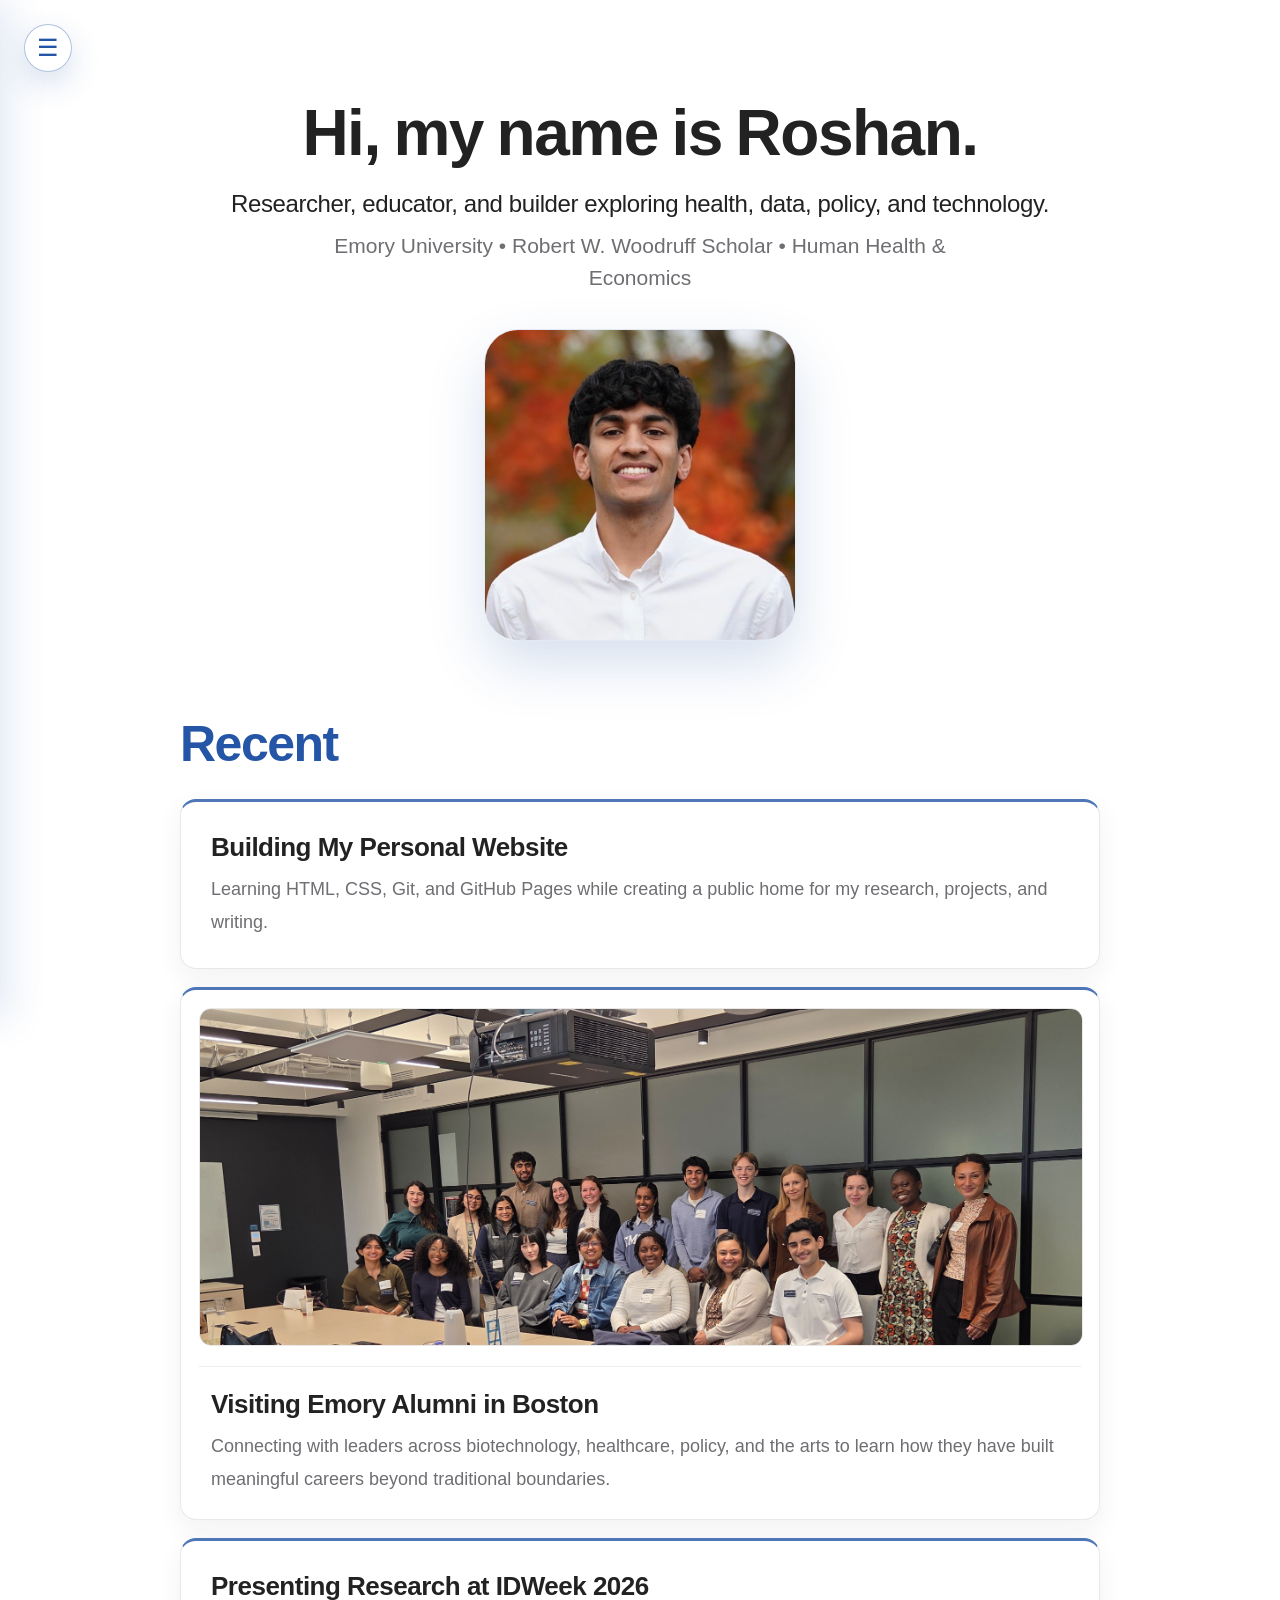
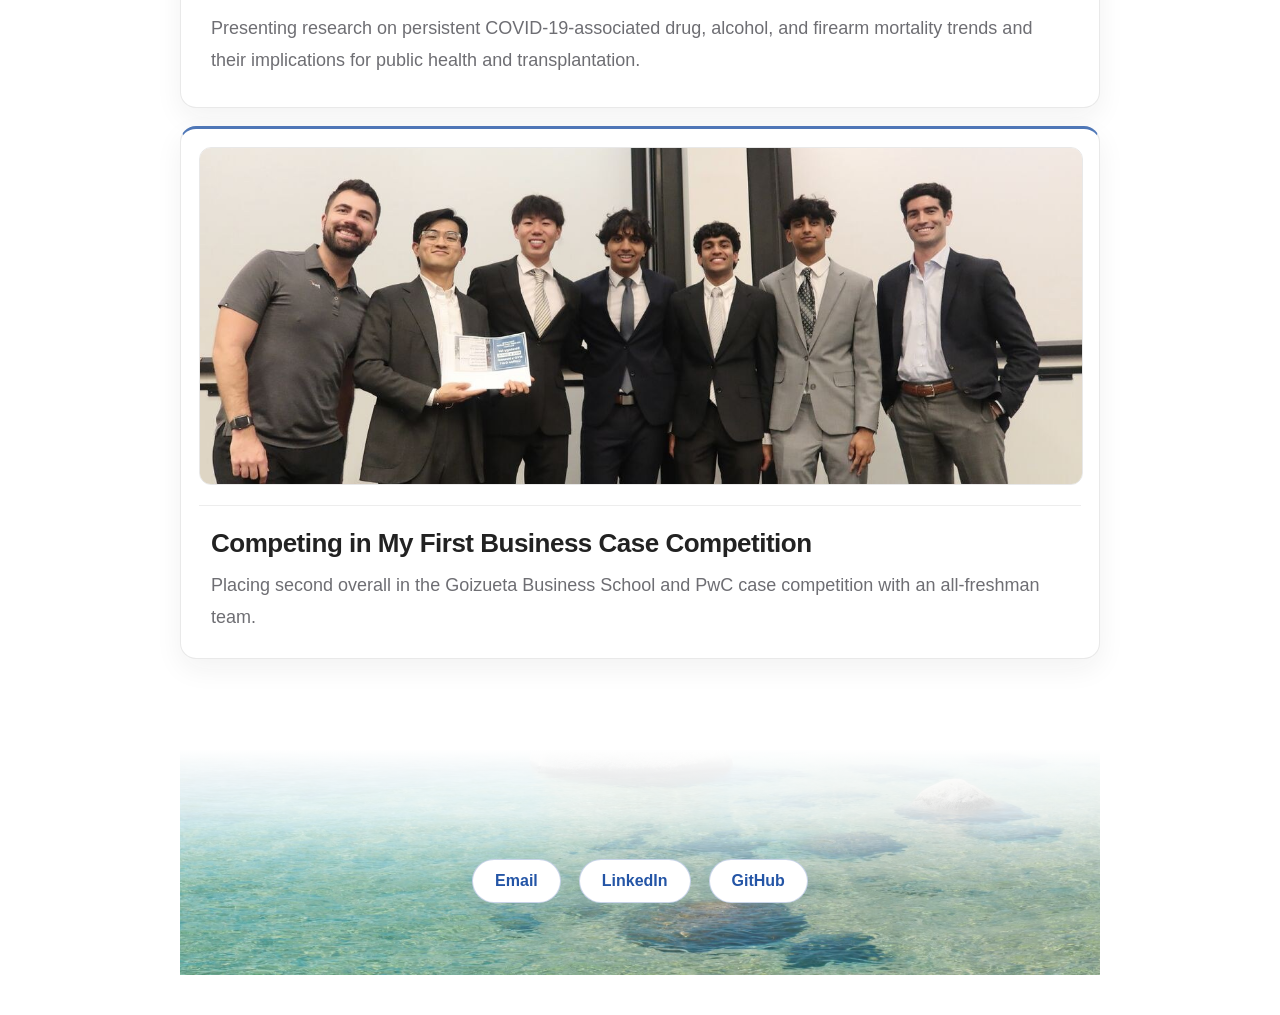
==== commit 7802add2: "Refine update previews and footer image" ====
--- a/index.html
+++ b/index.html
@@ -34,7 +34,7 @@
       <img src="./profile.jpeg" alt="Roshan Dhand" class="profile-pic">
     </section>
 
-    <section class="recent">
+    <section class="recent home-recent">
       <h2>Recent</h2>
 
       <a class="tile tile-link" href="building-personal-website.html">
@@ -45,7 +45,7 @@
       </a>
 
       <a class="tile tile-link update-card" href="visiting-emory-alumni-boston.html">
-        <img class="update-preview" src="assets/boston-alumni-1.jpg" alt="Emory Scholars meeting alumni and professionals in Boston">
+        <img class="update-preview people-preview" src="assets/boston-alumni-1.jpg" alt="Emory Scholars meeting alumni and professionals in Boston">
         <div class="update-card-content">
           <h3>Visiting Emory Alumni in Boston</h3>
           <p>
@@ -62,7 +62,7 @@
       </a>
 
       <a class="tile tile-link update-card" href="pwc-goizueta-case-competition.html">
-        <img class="update-preview" src="assets/pwc-case-competition-slide.png" alt="Rise and Grind coffee cart strategy slide deck cover">
+        <img class="update-preview people-preview" src="assets/pwc-case-competition-team.jpeg" alt="Case competition finalists and PwC professionals after the presentation">
         <div class="update-card-content">
           <h3>Competing in My First Business Case Competition</h3>
           <p>
--- a/style.css
+++ b/style.css
@@ -199,6 +199,14 @@
   width: 100%;
 }
 
+.people-preview {
+  object-position: center 18%;
+}
+
+.home-recent .update-preview {
+  aspect-ratio: 21 / 8;
+}
+
 .update-card-content {
   border-top: 1px solid rgba(34, 34, 34, 0.08);
   margin-top: 20px;
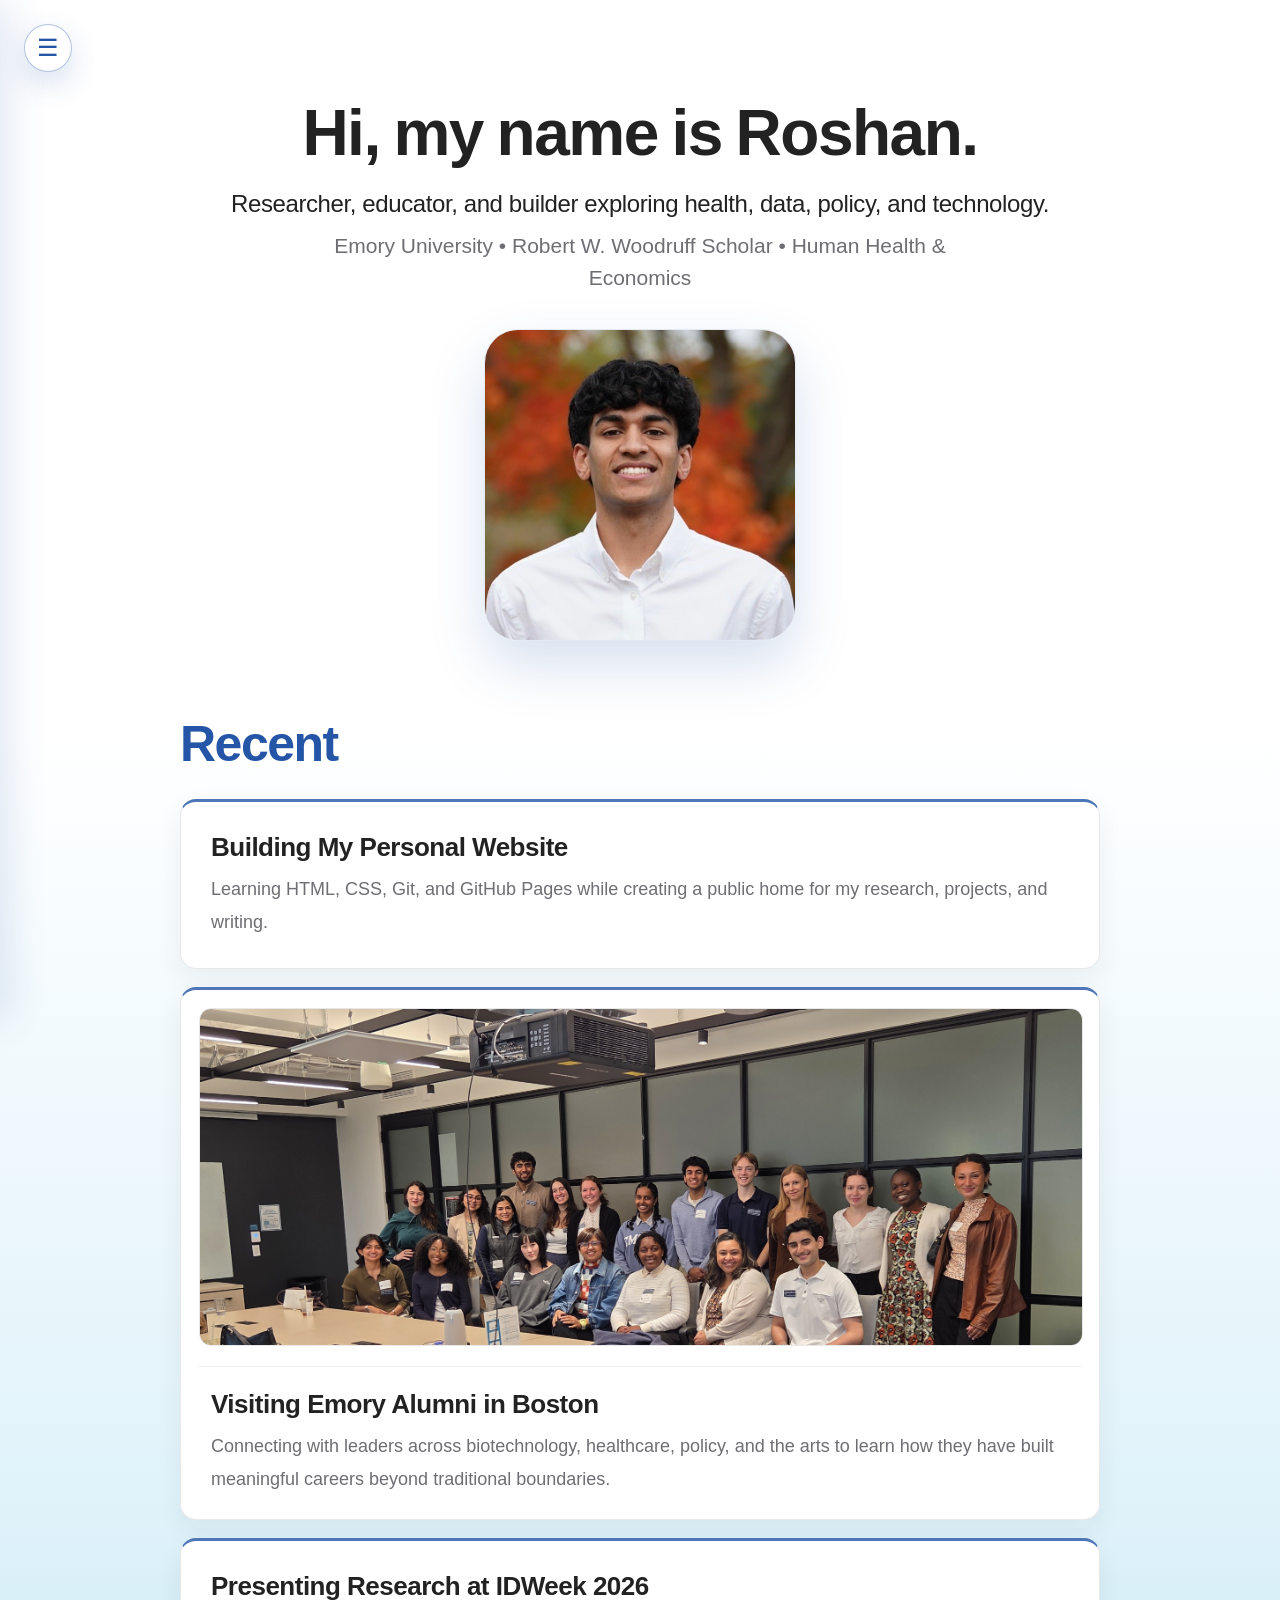
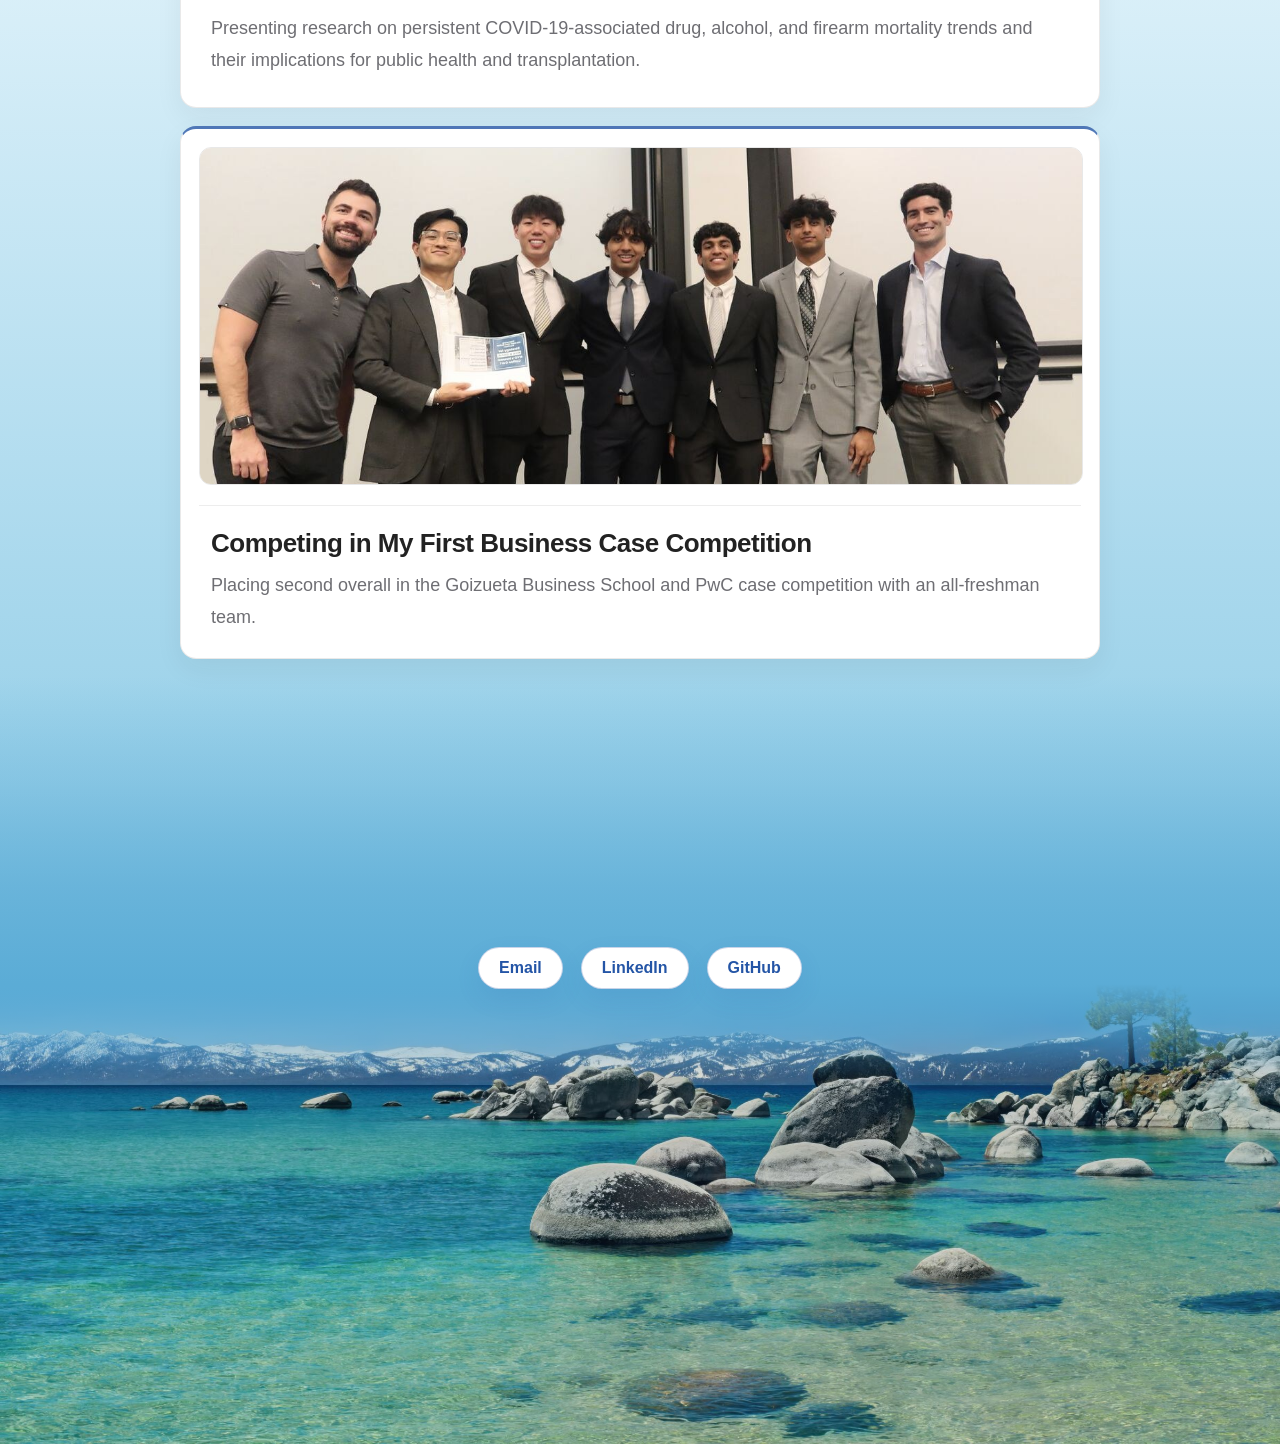
==== commit b6cfebac: "Add Tahoe background gradient" ====
--- a/index.html
+++ b/index.html
@@ -73,9 +73,12 @@
     </section>
 
     <footer>
-      <a class="footer-button" href="mailto:roshan.dhand@emory.edu">Email</a>
-      <a class="footer-button" href="https://www.linkedin.com/in/roshandhand" target="_blank" rel="noreferrer">LinkedIn</a>
-      <a class="footer-button" href="https://github.com/roshandhand" target="_blank" rel="noreferrer">GitHub</a>
+      <img class="footer-scene-image" src="26-Tahoe-Day.jpg" alt="Lake Tahoe shoreline with clear blue water, rocks, mountains, and sky">
+      <div class="footer-links">
+        <a class="footer-button" href="mailto:roshan.dhand@emory.edu">Email</a>
+        <a class="footer-button" href="https://www.linkedin.com/in/roshandhand" target="_blank" rel="noreferrer">LinkedIn</a>
+        <a class="footer-button" href="https://github.com/roshandhand" target="_blank" rel="noreferrer">GitHub</a>
+      </div>
     </footer>
 
   </main>
--- a/style.css
+++ b/style.css
@@ -8,7 +8,7 @@
 body {
   margin: 0;
   font-family: -apple-system, BlinkMacSystemFont, "SF Pro Display", "Segoe UI", Arial, sans-serif;
-  background: var(--white);
+  background: linear-gradient(180deg, var(--white) 0%, var(--white) 24%, #dff2fa 50%, #9ed3ea 76%, #5bacd6 100%);
   color: var(--text);
 }
 
@@ -67,7 +67,7 @@
 .page {
   max-width: 920px;
   margin: 0 auto;
-  padding: 80px 24px 40px;
+  padding: 80px 24px 0;
 }
 
 .page-header {
@@ -392,25 +392,74 @@
 }
 
 footer {
-  margin-top: 90px;
-  padding: 110px 0 72px;
-  background:
-    linear-gradient(180deg, rgba(255, 255, 255, 1) 0%, rgba(255, 255, 255, 0.82) 28%, rgba(255, 255, 255, 0.22) 62%, rgba(255, 255, 255, 0.10) 100%),
-    url("assets/tahoe-footer.jpg") center bottom / min(2400px, 100vw) auto no-repeat;
-  display: flex;
-  justify-content: center;
-  gap: 18px;
-  flex-wrap: wrap;
+  --footer-sky-height: clamp(180px, 24vw, 420px);
+  box-sizing: border-box;
+  isolation: isolate;
+  margin-left: calc(50% - 50vw);
+  margin-right: calc(50% - 50vw);
+  margin-top: 0;
+  padding: 0;
   overflow: hidden;
   position: relative;
+  width: 100vw;
+}
+
+footer::before {
+  background: linear-gradient(180deg, rgba(91, 172, 214, 0) 0%, rgba(91, 172, 214, 0.30) 34%, rgba(91, 172, 214, 0.72) 68%, #5bacd6 100%);
+  content: "";
+  display: block;
+  height: var(--footer-sky-height);
+  width: 100%;
+}
+
+footer::after {
+  background: linear-gradient(180deg, #5bacd6 0%, rgba(91, 172, 214, 0.70) 34%, rgba(91, 172, 214, 0) 100%);
+  content: "";
+  height: 92px;
+  left: 0;
+  pointer-events: none;
+  position: absolute;
+  right: 0;
+  top: var(--footer-sky-height);
+  z-index: 1;
+}
+
+.footer-scene-image {
+  display: block;
+  height: auto;
+  position: relative;
+  width: 100%;
+  z-index: 0;
+}
+
+.footer-links {
+  align-items: center;
+  display: flex;
+  gap: 18px;
+  justify-content: center;
+  left: 50%;
+  position: absolute;
+  top: calc(var(--footer-sky-height) - clamp(4px, 1.2vw, 22px));
+  transform: translate(-50%, -50%);
+  width: min(620px, calc(100% - 48px));
+  z-index: 2;
 }
 
 .footer-button {
+  align-items: center;
+  box-sizing: border-box;
   color: var(--blue);
   background: var(--white);
   border: 1px solid rgba(36, 85, 166, 0.25);
   border-radius: 999px;
-  padding: 12px 22px;
+  display: inline-flex;
+  flex: 0 0 auto;
+  font-size: 16px;
+  height: 42px;
+  min-height: 0;
+  padding: 0 20px;
+  justify-content: center;
+  line-height: 1;
   text-decoration: none;
   font-weight: 700;
   box-shadow: 0 10px 25px rgba(36, 85, 166, 0.10);
